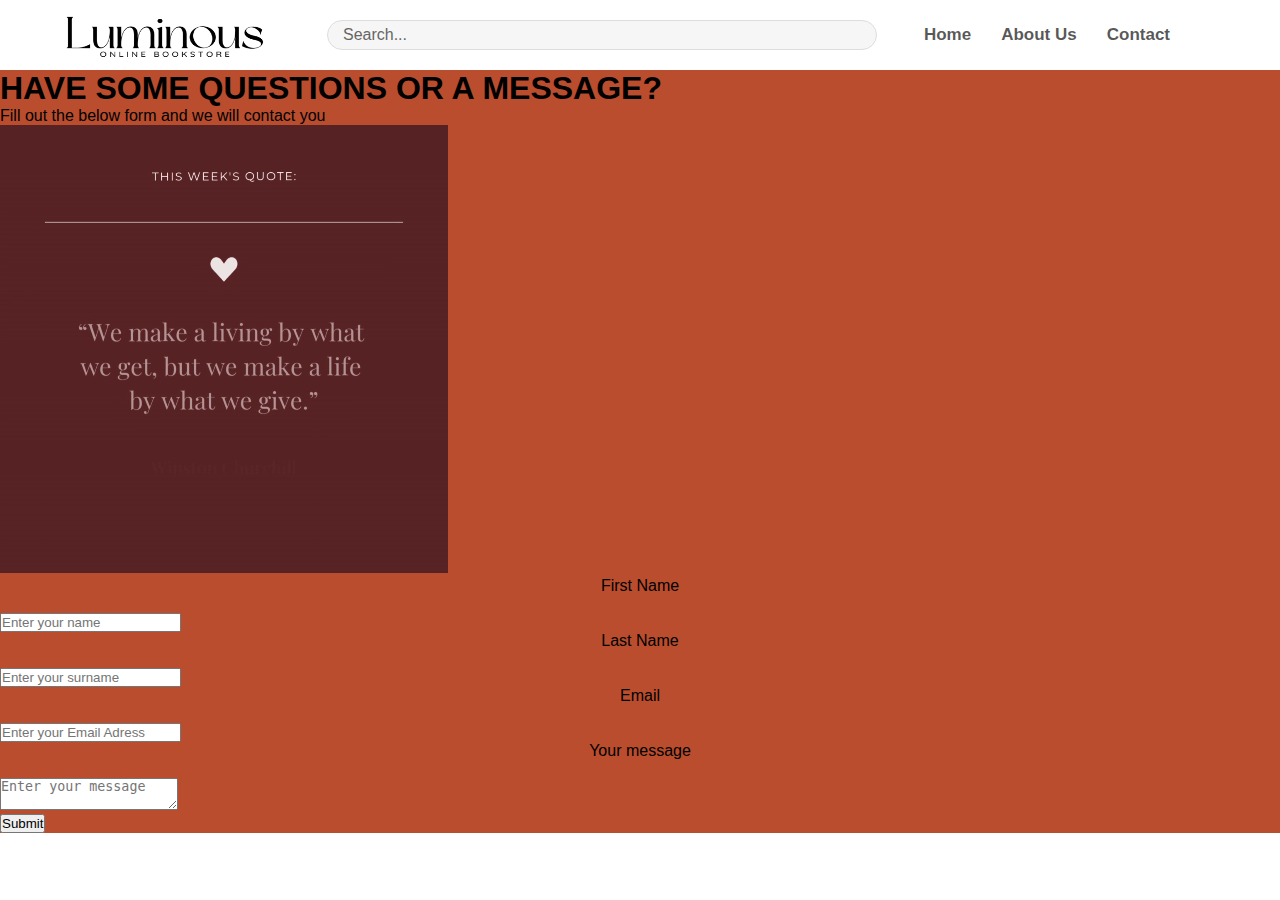
==== contact.html @ 78376b34 "Add basic carousel functionality with manual navigation" ====
<!DOCTYPE html>
<html lang="en">
<head>
    <meta charset="UTF-8">
    <meta name="viewport" content="width=device-width, initial-scale=1.0">
    <title>Contact Form </title>
    <link rel="stylesheet" href="page.css">
    <link rel="stylesheet" href="https://cdnjs.cloudflare.com/ajax/libs/font-awesome/6.6.0/css/all.min.css" integrity="sha512-Kc323vGBEqzTmouAECnVceyQqyqdsSiqLQISBL29aUW4U/M7pSPA/gEUZQqv1cwx4OnYxTxve5UMg5GT6L4JJg==" crossorigin="anonymous" referrerpolicy="no-referrer" />
</head>
<body>
    <header>
        <div class="logo">
            <img src="./Logo/Final-logo.png">
        </div>
        <div class="header-search">
            <input type="search" id="header-search" placeholder="Search...">
            <i class="fas fa-search"></i>
        </div>
        <ul>
            <li><a href="./home.html">Home</a></li>
            <li><a href="./home.html">About Us</a></li>
            <li><a href="./home.html">Contact</a></li>
            <li><a href="./home.html"><i class="fas fa-shopping-cart"></i></a></li>
            <li><a href="./home.html"><i class="fas fa-user"></i></a></li>
        </ul>
    </header>


    <div class="contact-container">
        <div class="headline">
            <h1>HAVE SOME QUESTIONS OR A MESSAGE?</h1>
            <p>Fill out the below form and we will contact you</p>
        </div>

        <div class="content">
            <div class="box1">
                <video width="35%" height="auto" autoplay loop muted>
                    <source src="./Posters/“We make a living by what we get, but we make a life by what we give.”.mp4" type="video/mp4">
                    Your browser does not support the video tag.
                </video>
            </div>
            <div class="box2">
                <div class="pjesa">
                    <div class="pjesa1">
                        <label for="emri"> First Name</label> <br>
                        <input type="text" class="mail" id="emri" placeholder="Enter your name"><br>
                        <label for="mbiemri"> Last Name </label> <br>
                        <input type="text" class="mail" id="mbiemri" placeholder="Enter your surname"><br>
                        <label for="email"> Email</label> <br>
                        <input type="text" class="mail" id="email" placeholder="Enter your Email Adress"><br>
                        <label for="komenti">Your message</label><br>
                        <textarea name="komenti" id="komenti" placeholder="Enter your message"></textarea>          
                </div>                       
                
                <button>Submit</button>
                
            </div>
        </div>
    </div>
</body>
</html>
---- page.css ----
*{
    box-sizing: border-box;
    margin: 0;
    padding: 0;

}

body{
    font-family:'Gill Sans', 'Gill Sans MT', Calibri, 'Trebuchet MS', sans-serif;
    padding-top: 70px;
    width: 100%;
    height: 100vh;

}
header{
    width: 100%;
    position: fixed;
    top: 0;
    left: 0;
    display: flex;
    justify-content: space-between;
    align-items: center;
    height: 70px;
    padding: 0 50px;
    background-color: rgb(255, 255, 255);
    z-index: 1000;
}

.header-search {
    position: relative;
    display: flex;
    align-items: center;
}

.header-search input {
    background-color: #f7f6f6;
    border: 1px solid #ddd;
    border-radius: 20px;
    padding: 5px 15px;
    font-size: 16px;
    width: 550px;
    transition: all 0.3s ease;
}

.header-search input:focus {
    border-color: #e5a329;
    outline: none;
    box-shadow: 0 4px 8px rgba(0, 0, 0, 0.2);
}

.header-search input::placeholder {
    color: #666;
}
.header-search i{
    position: absolute;
    cursor: pointer;
    pointer-events: none;
    right: 15px;
}

.header-search input:hover {
    box-shadow: 0 4px 8px rgba(0, 0, 0, 0.1);
}


@media (max-width: 768px) {
    .header-search input {
        width: 100%;
    }
}

.logo img{
    margin-top: 10px;
    height: 80px;
    width: 230px;
}

header ul{
    display: flex;
    justify-content: center;
    align-items: center;
    gap: 30px;
    list-style: none;
}

header li a{
    text-decoration: none;
    color: rgba(24, 24, 23, 0.734);
    font-weight: 600;
    font-size: 17px;
}
header li a:hover {
    color: #611915;
    border-bottom:  0.1em solid #f9aa18;
}

.genre-container{
    position: relative;
}

.genre-bar {
    background-color: #f5f5f5; 
    padding: 10px 0;
    text-align: center;
    box-shadow: 0 2px 5px rgba(0, 0, 0, 0.1);
  }
  
  .genre-bar ul {
    list-style: none;
    display: flex;
    justify-content: center;
    gap: 30px;
    padding: 0;
    margin: 0;
  }
  
  .genre-bar ul li a {
    font-size: 17px;
    text-decoration: none;
    color: #333333de; 
    font-weight: bold;
    transition: color 0.3s ease;
  }
  
  .genre-bar ul li a:hover {
    color: #e5a329; 
    text-decoration: none;
  }


  .offer-banner {
    background-color: rgb(104, 17, 17);
    color: rgb(250, 212, 123);
    text-align: center;
    padding: 5px;
    font-size: 18px;
    font-weight: bold;
    position: absolute;
    width: 100%;
    z-index: 1;
    transition: color 0.3s ease;

}

.offer-banner:hover{
    color: #fff713;
}

.carousel-container {
    position: relative;
    width: 100%;
    max-width: 100%; 
    height: 350px; 
    overflow: hidden; 
    margin: auto;
  }

  .carousel {
    display: flex; 
    transition: transform 0.7s ease-in-out;
    height: 100%; 
  }

 
.slide {
    flex: 0 0 100%; 
    height: 100%;
  }
  
  .slide img {
    width: 100%; 
    height: 100%;
    object-fit: cover;
  }

  button.prev, button.next {
    position: absolute;
    top: 50%;
    transform: translateY(-50%);
    background-color: rgba(0, 0, 0, 0.5);
    color: white;
    border: none;
    padding: 10px 15px;
    cursor: pointer;
    z-index: 10;
  }
  
  button.prev {
    left: 10px;
  }
  
  button.next {
    right: 10px;
  }
  
  button:hover {
    background-color: rgba(0, 0, 0, 0.8);
  }

  .caption a{
    position: absolute;
    bottom: 20px;
    left: 400px;
    color: white;
    background: rgba(115, 44, 44, 0.6);
    padding: 5px 10px;
    border-radius: 5px;
    font-size: 18px;
    font-weight: bold;
  }
  

.row{
    background-image: url(/wallpaper/25-FINAL-FINAL.png);
    background-repeat: no-repeat;
    background-size: cover;
    background-position: center;
    display: flex;
    flex-direction: row;
}

.section-left,
.section-right {
    flex: 1;
    padding: 20px;
}

.section-left,.section-right{
    display: flex;
    flex-direction: column;
    justify-content: center;
    width: 100%;
    height: 85vh;
}

.row h1{
    font-size: 60px;
    color: rgb(255, 255, 255);
    margin-bottom: 20px;
    margin-left: 100px;
}

.row h3{
    font-size: 20px;
    color: rgb(255, 255, 255);
    text-shadow: 2px 2px 4px rgb(96, 12, 12);
    margin-bottom: 20px;
    margin-left: 100px;}

.row p{
    color: rgb(255, 255, 255);
    margin-bottom: 20px;
    margin-left: 100px;
}

.section-left button {
    margin-bottom: 20px;
    margin-left: 100px;
    width: 120px;
    border-radius: 20px;
    border: 1px solid #ffd900;
    background-color: #d4a555;
    color: #ffffff;
    font-weight: bold;
    padding: 10px;
    transition: color 0.3s ease;
}
.section-left button:hover{
    background-color: #d4a555;
    color: rgb(85, 72, 2);
}

label {
    display: block;
    text-align: center;
}

.fading-line{
    width:100%;
    height: 3px;
    background: linear-gradient(to right, transparent, #00000023, transparent);
    margin: 50px;
}
 
.filter {
    width: 100%;
    margin: 30px 130px;
    display: flex;
    justify-content: left;
    align-items: left;
}
 .filter button {
     display: block;
    text-align: center;
    width: 10%;
    border-radius: 20px;
    border: 1px solid #ffffff;
    background-color: #5b1515cc;
    color: #ffffff;
    font-weight: bold;
    padding: 10px;
    transition: color 0.3s ease;
}
.filter button:hover{
    background-color: #d09f50;
    color: rgb(255, 255, 255);
}



@media (max-width: 768px) {
    header {
        flex-direction: column;
        gap: 10px;
        height: auto;
        padding: 10px;
    }

    .logo {
        font-size: 20px; 
    }

    ul {
        flex-direction: column;
        gap: 15px;
        margin-right: 0;
    }

    .search-field {
        flex-direction: column;
        gap: 10px;
    }
}

.second-row {
    width: 100%;
    min-height: 500px;
    background-color: white;
    box-sizing: border-box;
}

.col-1 img{
    max-width: 200px;
}


.news-section {
    background-color: white;
    text-align: center;
    padding-top: 70px;
}

.news-title {
    font-size: 28px;
    font-weight: bold;
    color: #333;
}

.authors-info {
    font-size: 16px;
    color: #555;
    margin-top: 10px;
    margin-bottom: 20px;
}
.scroll-container {
    background-color: white;
    position: relative;
    display: flex;
    align-items: center;
    padding: 0 100px 100px;
}

.horizontal-scroll {
    display: flex;
    overflow-y: hidden;
    gap: 10px;
    width: 100%; 
}

.scroll-left, .scroll-right {
    background-color: rgba(231, 226, 226, 0.699);
    color: rgb(0, 0, 0);
    border-radius: 70px;
    border: 2px solid #b9b9b9;
    cursor: pointer;
    padding: 15px;
    font-size: 24px;
    z-index: 10;
}

.scroll-left {
    left: 0;
}

.scroll-right {
    right: 0;
}

.book-item {
    flex-shrink: 0;
    overflow: hidden;
    border-radius: 8px;
    transition: transform 0.5s; 
}

.book-item:hover {
    transform: scale(1.05); 
}

.book-item img {
    height: 300px;
    width: 200px;
}

.shop-img-scroll-down{
     text-align: center;
     padding-top: 50px;
     margin-bottom: -30px;
}
.shop-img-scroll-down img{
    width: 150px;
}
/* Book shop ------------------------------------------------------------------------------------------------------------------- */ 
.product-container {
    background-color: rgba(255, 255, 255, 0.844);
    display: grid;
    grid-template-columns: repeat(auto-fill, minmax(200px, 1fr));
    gap: 15px;
    padding: 0 125px;
  }
  
  .product-card {
    position: relative;
    border: 1px solid #e0e0e0;
    border-radius: 8px;
    padding: 10px;
    text-align: center;
    box-shadow: 0 4px 8px rgba(0, 0, 0, 0.1);
    background-color: #fff;
    transition: box-shadow 0.3s ease;
  }
  
  .product-card:hover {
    box-shadow: 0 8px 16px rgba(0, 0, 0, 0.2);
  }
  
  .product-tag {
    position: absolute;
    top: 8px;
    left: 8px;
    background-color: orange;
    color: white;
    padding: 2px 8px;
    font-size: 12px;
    border-radius: 4px;
  }
  
  .product-discount {
    position: absolute;
    top: 8px;
    right: 8px;
    background-color: #ff4d4d;
    color: white;
    padding: 2px 8px;
    font-size: 12px;
    border-radius: 4px;
  }
  
  .product-image {
    width: 100%;
    height: auto;
    max-height: 330px;
    object-fit: cover;
    
  }
  
  .product-title {
    font-size: 14px;
    font-weight: bold;
    margin: 6px 0;
    max-height: 40px;
    overflow: hidden;
    text-overflow: ellipsis;
    white-space: nowrap;
  }
  
  .product-author,
  .product-genre {
    font-size: 12px;
    margin-top: -6px;
    margin-bottom: 5px;
  }
  
  .product-price {
    font-size: 16px;
    color: #333;
  }
  
  .original-price {
    font-size: 12px;
    color: #888;
    text-decoration: line-through;
  }

  .vat {
    font-size: 12px;
    margin: 9px ;

  }
  
  .add-to-cart {
    border: none;
    padding: 7px 24px;
    border-radius: 4px;
    font-size: 14px;
    cursor: pointer;
  }
  
  .add-to-cart {
    background-color: #ba4d2e;
    color: white;
  }
  
  
.favorite {
    width: 15%;    
    color: #ccc;  
    border: none; 
    background-color: transparent;
    cursor: pointer;
    transition: color 0.3s ease, border-color 0.3s ease;
  }
  
  
  .favorite.favorited {
    color: red;  
    border-color: red; 
  }
  

  
.favorite i {
  font-size: 19px;
  color: #ccc;  
  transition: color 0.3s ease;
}


.favorite.favorited i {
  color: red;  
}


.favorite:hover i {
  transform: scale(1.1);  
  color: #ff6666;  
}


/* Contact Form - Kanita*/

.contact-container {
    width: 100%;
    background-color: #ba4d2e;
}
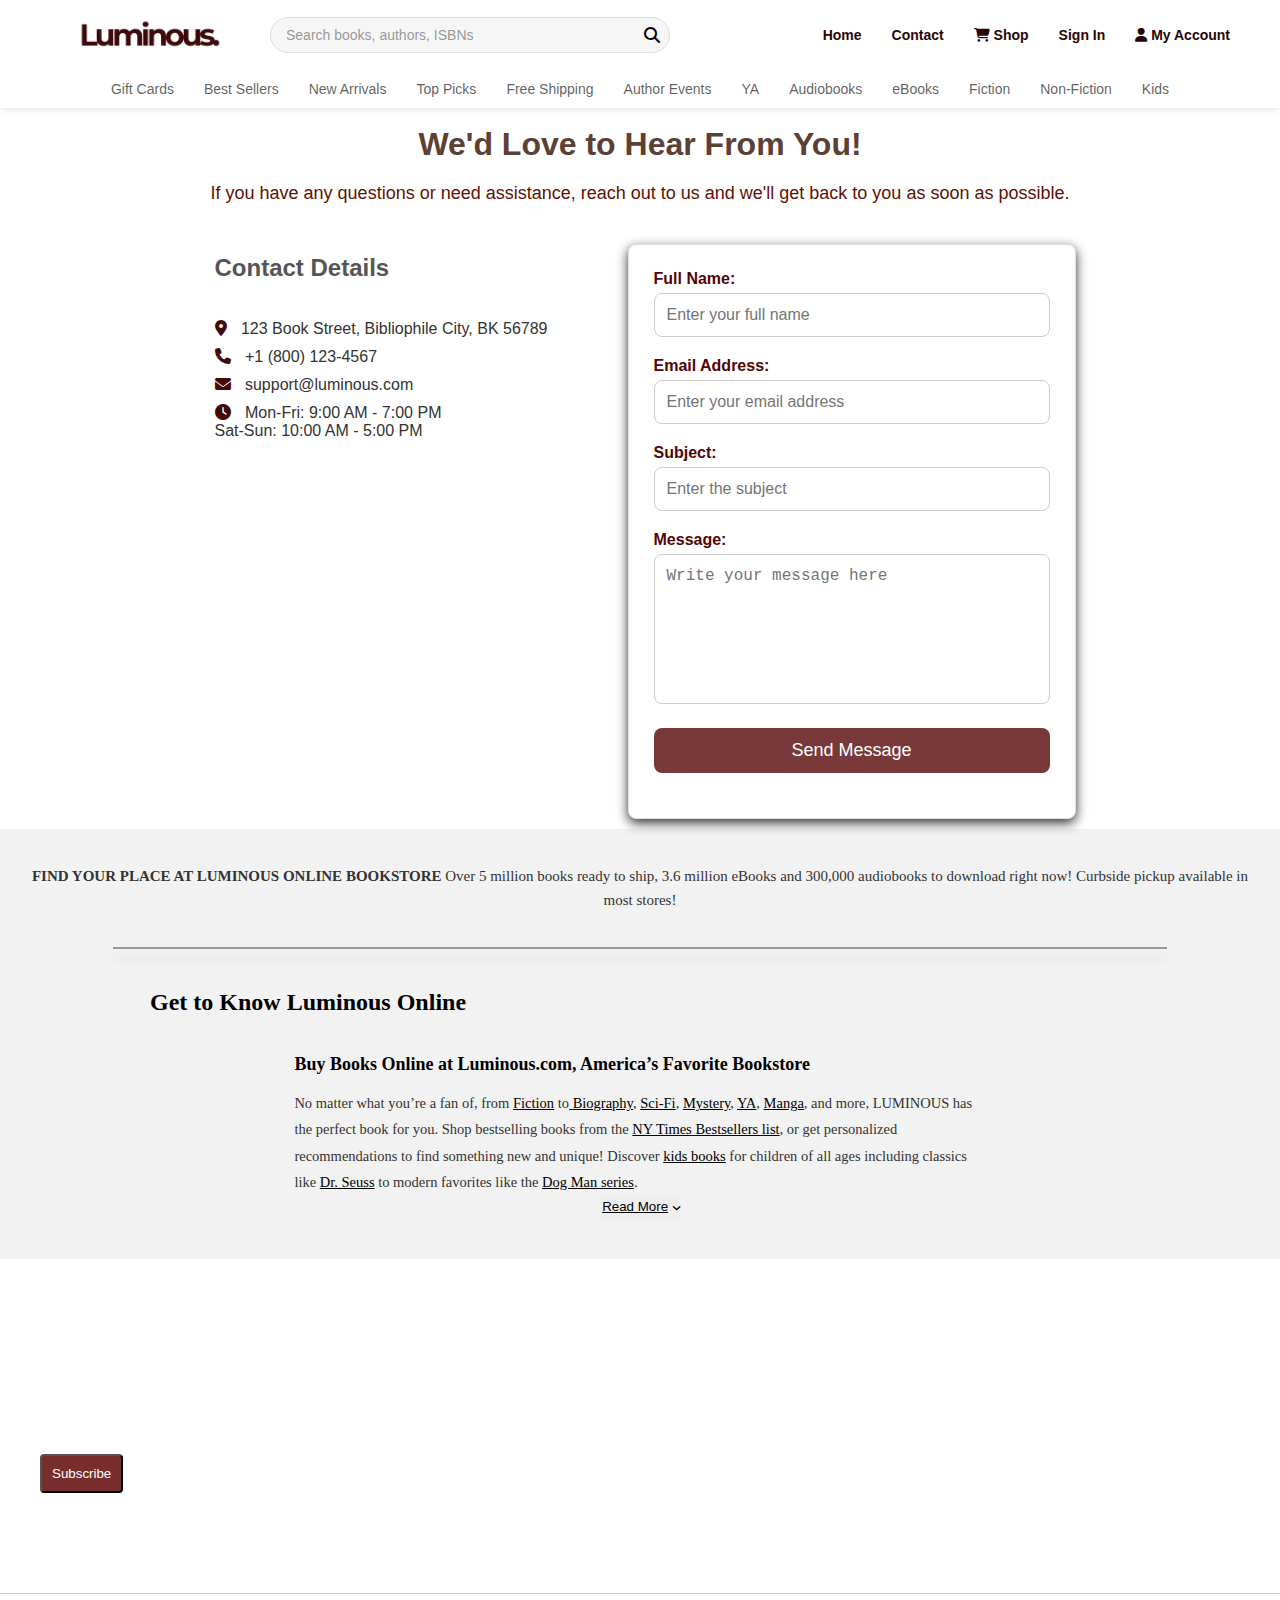
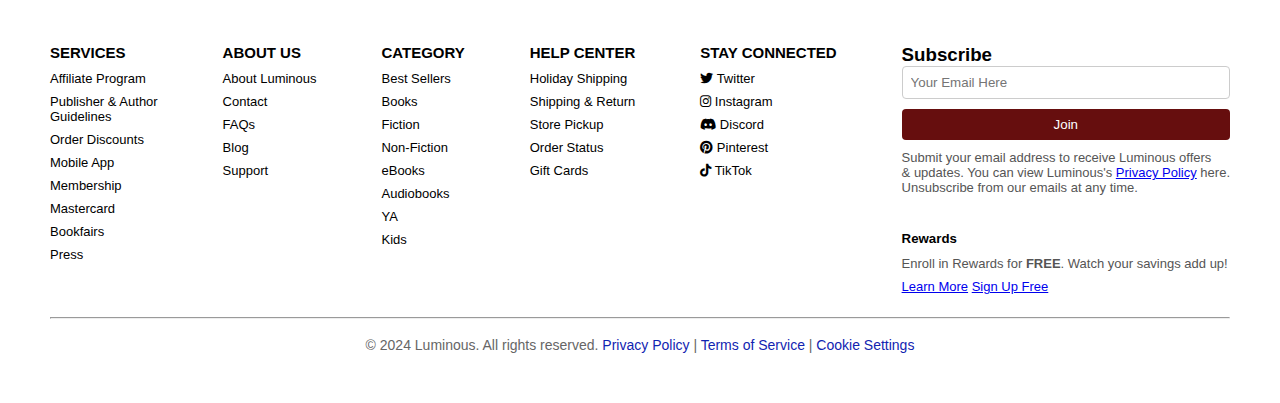
==== commit f04333ac: "Phase 1 Complete: HTML, CSS, and JS for Validation and Slider" ====
--- a/contact.html
+++ b/contact.html
@@ -3,59 +3,195 @@
 <head>
     <meta charset="UTF-8">
     <meta name="viewport" content="width=device-width, initial-scale=1.0">
-    <title>Contact Form </title>
+    <title>Beta Home Version</title>
     <link rel="stylesheet" href="page.css">
-    <link rel="stylesheet" href="https://cdnjs.cloudflare.com/ajax/libs/font-awesome/6.6.0/css/all.min.css" integrity="sha512-Kc323vGBEqzTmouAECnVceyQqyqdsSiqLQISBL29aUW4U/M7pSPA/gEUZQqv1cwx4OnYxTxve5UMg5GT6L4JJg==" crossorigin="anonymous" referrerpolicy="no-referrer" />
+    <link rel="stylesheet" href="https://cdnjs.cloudflare.com/ajax/libs/font-awesome/6.5.2/css/all.min.css">
+    
 </head>
 <body>
     <header>
         <div class="logo">
-            <img src="./Logo/Final-logo.png">
+            <img src="./Logo/7-removebg-preview.png">
         </div>
         <div class="header-search">
-            <input type="search" id="header-search" placeholder="Search...">
+            <input type="search" id="header-search" placeholder="Search books, authors, ISBNs">
             <i class="fas fa-search"></i>
         </div>
         <ul>
             <li><a href="./home.html">Home</a></li>
-            <li><a href="./home.html">About Us</a></li>
-            <li><a href="./home.html">Contact</a></li>
-            <li><a href="./home.html"><i class="fas fa-shopping-cart"></i></a></li>
-            <li><a href="./home.html"><i class="fas fa-user"></i></a></li>
+            <li><a href="./contact.html">Contact</a></li>
+            <li><a href="./home.html"><i class="fas fa-shopping-cart"></i>&nbsp;Shop</a></li>
+            <li><a href="./LogIn.html">Sign In</a></li>
+            <li><a href="./profile.html"><i class="fas fa-user"></i>&nbsp;My Account</a></li>
         </ul>
     </header>
+    <div class="genre-container">
+      <nav class="genre-bar">
+          <ul>
+            <li><a href="#romance">Gift Cards</a></li>
+            <li><a href="#romance">Best Sellers</a></li>
+            <li><a href="#romance">New Arrivals</a></li>
+            <li><a href="#romance">Top Picks</a></li>
+            <li><a href="#romance">Free Shipping</a></li>
+            <li><a href="#non-fiction">Author Events</a></li>
+            <li><a href="#romance">YA</a></li>
+            <li><a href="#mystery">Audiobooks</a></li>
+            <li><a href="#fantasy">eBooks</a></li>
+            <li><a href="#sci-fi">Fiction</a></li>
+            <li><a href="#non-fiction">Non-Fiction</a></li>
+            <li><a href="#non-fiction">Kids</a></li>
+          </ul>
+        </nav>
+      </div>
+ <br>
+
+ <div class="texti2">
+    <h1>We'd Love to Hear From You!</h1>
+    <p class="subtitle">If you have any questions or need assistance, reach out to us and we'll get back to you as soon as possible.</p>
+   </div>
+   <div class="container">
+    <div class="contact-details">
+      <h2>Contact Details</h2><br>
+      <p><i class="fas fa-map-marker-alt"></i> 123 Book Street, Bibliophile City, BK 56789</p>
+      <p><i class="fas fa-phone"></i> +1 (800) 123-4567</p>
+      <p><i class="fas fa-envelope"></i> support@luminous.com</p>
+      <p><i class="fas fa-clock"></i> Mon-Fri: 9:00 AM - 7:00 PM <br> Sat-Sun: 10:00 AM - 5:00 PM</p>
+    </div>
+    <div class="contact-container">
+      <form action="#" method="post">
+          <label for="name">Full Name:</label>
+          <input type="text" id="name" name="name" placeholder="Enter your full name" required>
+  
+          <label for="email">Email Address:</label>
+          <input type="email" id="email" name="email" placeholder="Enter your email address" required>
+  
+          <label for="subject">Subject:</label>
+          <input type="text" id="subject" name="subject" placeholder="Enter the subject" required>
+  
+          <label for="message">Message:</label>
+          <textarea id="message" name="message" placeholder="Write your message here" required></textarea>
+  
+          <button type="submit" onclick="validateForm()">Send Message</button>
+      </form>
+  </div>
+   </div>
+  
 
 
-    <div class="contact-container">
-        <div class="headline">
-            <h1>HAVE SOME QUESTIONS OR A MESSAGE?</h1>
-            <p>Fill out the below form and we will contact you</p>
+    <div class="line">
+        <p><b>FIND YOUR PLACE AT LUMINOUS ONLINE BOOKSTORE</b>
+          Over 5 million books ready to ship, 3.6 million eBooks and 300,000 audiobooks to download right now! Curbside pickup available in most stores!</p>
+        <hr>
+       </div>
+
+       <div class="another-part">
+        <div class="about-us-small-part">
+          <h2>Get to Know Luminous Online</h2>
+        </div>
+       </div>
+
+        <div class="extra-part">
+        <div class="about-us-extra-part">
+          <h4>Buy Books Online at Luminous.com, America’s Favorite Bookstore</h4>
+          <p>No matter what you’re a fan of, from <a href="#">Fiction</a> to<a href="#"> Biography</a>, <a href="">Sci-Fi</a>, <a href="">Mystery</a>, <a href="">YA</a>, <a href="">Manga</a>, and more, 
+            LUMINOUS has the perfect book for you. Shop bestselling books from the <a href="#">NY Times Bestsellers list</a>, 
+            or get personalized recommendations to find something new and unique! Discover <a href="">kids books</a> for children of all ages 
+            including classics like <a href="#">Dr. Seuss</a> to modern favorites like the <a href="#">Dog Man series</a>.</p>
+            <button><a href="#">Read More</a> <span style="display: inline-block; transform: rotate(90deg); font-size: 18px; padding: 0 0 5px;">›</span>
+            </button>
+          </div>
         </div>
 
-        <div class="content">
-            <div class="box1">
-                <video width="35%" height="auto" autoplay loop muted>
-                    <source src="./Posters/“We make a living by what we get, but we make a life by what we give.”.mp4" type="video/mp4">
-                    Your browser does not support the video tag.
-                </video>
+    <div class="community">
+        <h1 class="sentence1"> Join Our Book Lover Community</h1>
+        <p class="sentence">Stay updated with the latest releases, exclusive offers, and book recommendations tailored for you!</p>
+        <div class="buttons">
+          <button class="subscribe">Subscribe</button>
+          <button class="learn-more">Learn More</button>
+        </div>
+      </div>
+  
+        <footer>
+          <div class="footer-container">
+            <div class="footer-section-links">
+              <h3>SERVICES</h3>
+                <ul>
+                  <li><a href="./home.html"> Affiliate Program</a></li>
+                  <li><a href="./home.html">Publisher & Author <br>
+                    Guidelines</a></li>
+                  <li><a href="./home.html">Order Discounts</a></li>
+                  <li><a href="./home.html">Mobile App</a></li>
+                  <li><a href="./home.html">Membership</a></li>
+                  <li><a href="./home.html">Mastercard</a></li>
+                  <li><a href="./home.html">Bookfairs</a></li>
+                  <li><a href="./home.html">Press</a></li>
+                </ul>
             </div>
-            <div class="box2">
-                <div class="pjesa">
-                    <div class="pjesa1">
-                        <label for="emri"> First Name</label> <br>
-                        <input type="text" class="mail" id="emri" placeholder="Enter your name"><br>
-                        <label for="mbiemri"> Last Name </label> <br>
-                        <input type="text" class="mail" id="mbiemri" placeholder="Enter your surname"><br>
-                        <label for="email"> Email</label> <br>
-                        <input type="text" class="mail" id="email" placeholder="Enter your Email Adress"><br>
-                        <label for="komenti">Your message</label><br>
-                        <textarea name="komenti" id="komenti" placeholder="Enter your message"></textarea>          
-                </div>                       
-                
-                <button>Submit</button>
-                
+            <div class="footer-section-links">
+              <h3>ABOUT US</h3>
+                <ul>
+                  <li><a href="./home.html">About Luminous</a></li>
+                  <li><a href="./home.html">Contact</a></li>
+                  <li><a href="./home.html">FAQs</a></li>
+                  <li><a href="./home.html">Blog</a></li>
+                  <li><a href="./home.html">Support</a></li>
+                </ul>
             </div>
-        </div>
-    </div>
-</body>
-</html>+            <div class="footer-section-links">
+              <h3>CATEGORY</h3>
+                <ul>
+                  <li><a href="./home.html">Best Sellers</a></li>
+                  <li><a href="./home.html">Books</a></li>
+                  <li><a href="./home.html">Fiction</a></li>
+                  <li><a href="./home.html">Non-Fiction</a></li>
+                  <li><a href="./home.html">eBooks</a></li>
+                  <li><a href="./home.html">Audiobooks</a></li>
+                  <li><a href="./home.html">YA</a></li>
+                  <li><a href="./home.html">Kids</a></li>
+                </ul>
+            </div>
+            <div class="footer-section-links">
+              <h3>HELP CENTER</h3>
+                <ul>
+                  <li><a href="./home.html">Holiday Shipping</a></li>
+                  <li><a href="./home.html">Shipping & Return</a></li>
+                  <li><a href="./home.html">Store Pickup</a></li>
+                  <li><a href="./home.html">Order Status</a></li>
+                  <li><a href="./home.html">Gift Cards</a></li>
+                </ul>
+            </div>
+            <div class="footer-section-links">
+              <h3>STAY CONNECTED</h3>
+                <ul>
+                  <li><a href="./home.html"><i class="fab fa-twitter"></i> Twitter</a></li>
+                  <li><a href="./home.html"><i class="fab fa-instagram"></i> Instagram</a></li>
+                  <li><a href="./home.html"><i class="fab fa-discord"></i> Discord</a></li>
+                  <li><a href="./home.html"><i class="fab fa-pinterest"></i> Pinterest</a></li>
+                  <li><a href="./home.html"><i class="fab fa-tiktok"></i> TikTok</a></li>
+                </ul>
+            </div>
+            <div class="footer-section-subscribe">
+              <h3>Subscribe</h3>
+              <form>
+                <input type="email" placeholder="Your Email Here">
+                <button type="submit"> Join </button>
+              </form>
+              <p>Submit your email address to receive Luminous offers <br> & updates.
+                You can view Luminous's <a href="#">Privacy Policy</a> here. <br>Unsubscribe from our emails at any time.</p> <br>
+                <h5>Rewards</h5>
+                <p>Enroll in Rewards for <b>FREE</b>. Watch your savings add up!</p>
+                <p><a href="#">Learn More</a>   <a href="#">Sign Up Free</a></p>
+            </div>
+          </div>
+          <hr>
+          <br>
+          <div class="footer-bottom-section">
+            <p>© 2024 Luminous. All rights reserved. <a href="#">Privacy Policy</a> | <a href="#">Terms of Service</a> | <a href="#">Cookie Settings</a></p>
+          </div>
+        </footer>
+  
+  
+  
+          <script src="script.js"></script>
+  </body>
+  </html>
--- a/page.css
+++ b/page.css
@@ -3,13 +3,12 @@
     margin: 0;
     padding: 0;
 
+
 }
 
 body{
-    font-family:'Gill Sans', 'Gill Sans MT', Calibri, 'Trebuchet MS', sans-serif;
-    padding-top: 70px;
-    width: 100%;
-    height: 100vh;
+  font-family:Verdana, Geneva, Tahoma, sans-serif;
+  padding-top: 70px;
 
 }
 header{
@@ -30,15 +29,16 @@
     position: relative;
     display: flex;
     align-items: center;
+    margin-left: 20px;
 }
 
 .header-search input {
     background-color: #f7f6f6;
     border: 1px solid #ddd;
     border-radius: 20px;
-    padding: 5px 15px;
+    padding: 8px 15px;
     font-size: 16px;
-    width: 550px;
+    width: 400px;
     transition: all 0.3s ease;
 }
 
@@ -49,13 +49,19 @@
 }
 
 .header-search input::placeholder {
-    color: #666;
+  font-size: 14px;
+    color: #666666ab;
+}
+
+.header-search input:not(:placeholder-shown) + i {
+  opacity: 0;
+  pointer-events: none; 
 }
 .header-search i{
     position: absolute;
     cursor: pointer;
     pointer-events: none;
-    right: 15px;
+    right: 10px;
 }
 
 .header-search input:hover {
@@ -63,16 +69,14 @@
 }
 
 
-@media (max-width: 768px) {
-    .header-search input {
-        width: 100%;
-    }
+.logo {
+  display: flex;
+  align-items: center;
+  gap: 10px;
 }
 
 .logo img{
-    margin-top: 10px;
-    height: 80px;
-    width: 230px;
+    max-width: 200px;
 }
 
 header ul{
@@ -81,16 +85,19 @@
     align-items: center;
     gap: 30px;
     list-style: none;
+    margin-left: auto;
 }
 
 header li a{
-    text-decoration: none;
-    color: rgba(24, 24, 23, 0.734);
-    font-weight: 600;
-    font-size: 17px;
+    text-decoration:none;
+    color: rgb(40, 5, 5);
+    font-weight: bold;
+    font-size: 14px;
+    transition: color 0.3s ease;
 }
 header li a:hover {
-    color: #611915;
+    border-radius: 20px;
+    color: #000000;
     border-bottom:  0.1em solid #f9aa18;
 }
 
@@ -99,7 +106,7 @@
 }
 
 .genre-bar {
-    background-color: #f5f5f5; 
+    background-color: #ffffff; 
     padding: 10px 0;
     text-align: center;
     box-shadow: 0 2px 5px rgba(0, 0, 0, 0.1);
@@ -115,36 +122,16 @@
   }
   
   .genre-bar ul li a {
-    font-size: 17px;
+    font-size: 14px;
     text-decoration: none;
-    color: #333333de; 
-    font-weight: bold;
-    transition: color 0.3s ease;
+    color: #3d3c3ccf; 
+    transition: color 0.2s ease;
   }
   
   .genre-bar ul li a:hover {
     color: #e5a329; 
     text-decoration: none;
   }
-
-
-  .offer-banner {
-    background-color: rgb(104, 17, 17);
-    color: rgb(250, 212, 123);
-    text-align: center;
-    padding: 5px;
-    font-size: 18px;
-    font-weight: bold;
-    position: absolute;
-    width: 100%;
-    z-index: 1;
-    transition: color 0.3s ease;
-
-}
-
-.offer-banner:hover{
-    color: #fff713;
-}
 
 .carousel-container {
     position: relative;
@@ -193,7 +180,10 @@
     right: 10px;
   }
   
-  button:hover {
+  button.next:hover {
+    background-color: rgba(0, 0, 0, 0.8);
+  }
+  button.prev:hover {
     background-color: rgba(0, 0, 0, 0.8);
   }
 
@@ -208,183 +198,98 @@
     font-size: 18px;
     font-weight: bold;
   }
-  
-
-.row{
-    background-image: url(/wallpaper/25-FINAL-FINAL.png);
-    background-repeat: no-repeat;
-    background-size: cover;
-    background-position: center;
-    display: flex;
-    flex-direction: row;
-}
-
-.section-left,
-.section-right {
-    flex: 1;
-    padding: 20px;
-}
-
-.section-left,.section-right{
-    display: flex;
+
+
+@media (max-width: 768px) {
+  header {
     flex-direction: column;
-    justify-content: center;
-    width: 100%;
-    height: 85vh;
-}
-
-.row h1{
-    font-size: 60px;
-    color: rgb(255, 255, 255);
-    margin-bottom: 20px;
-    margin-left: 100px;
-}
-
-.row h3{
-    font-size: 20px;
-    color: rgb(255, 255, 255);
-    text-shadow: 2px 2px 4px rgb(96, 12, 12);
-    margin-bottom: 20px;
-    margin-left: 100px;}
-
-.row p{
-    color: rgb(255, 255, 255);
-    margin-bottom: 20px;
-    margin-left: 100px;
-}
-
-.section-left button {
-    margin-bottom: 20px;
-    margin-left: 100px;
-    width: 120px;
-    border-radius: 20px;
-    border: 1px solid #ffd900;
-    background-color: #d4a555;
-    color: #ffffff;
-    font-weight: bold;
+    height: auto;
+    padding: 10px ;
+       }
+
+
+       header ul {
+        justify-content: flex-end; 
+    }
+
+    
+    header li:nth-child(1), 
+    header li:nth-child(2), 
+    header li:nth-child(3),
+    header li:nth-child(4) { 
+        display: none;
+    }
+
+
+    header li:nth-child(5),
+    header li:nth-child(6) {
+        display: inline-block;
+    }
+    
+    .header-search {
+    display: none;    
+  }
+    .header-search input {
+      width: 100%;
+    }
+
+    .genre-bar {
+      display: none;
+    }
+
+    
+  .carousel-container {
+     display: none;
+       }
+       .ads-section {
+        height: 300px;
+        width: 100%;
+               }
+
+               .ads-section img {
+                height: 200px;
+               }
+
+            
+    }
+
+    .news-section {
+    background-color: rgba(192, 192, 192, 0.212);
+}
+
+.news-title {
+    margin-left: 115px;
     padding: 10px;
-    transition: color 0.3s ease;
-}
-.section-left button:hover{
-    background-color: #d4a555;
-    color: rgb(85, 72, 2);
-}
-
-label {
-    display: block;
-    text-align: center;
-}
-
-.fading-line{
-    width:100%;
-    height: 3px;
-    background: linear-gradient(to right, transparent, #00000023, transparent);
-    margin: 50px;
-}
- 
-.filter {
-    width: 100%;
-    margin: 30px 130px;
-    display: flex;
-    justify-content: left;
-    align-items: left;
-}
- .filter button {
-     display: block;
-    text-align: center;
-    width: 10%;
-    border-radius: 20px;
-    border: 1px solid #ffffff;
-    background-color: #5b1515cc;
-    color: #ffffff;
-    font-weight: bold;
-    padding: 10px;
-    transition: color 0.3s ease;
-}
-.filter button:hover{
-    background-color: #d09f50;
-    color: rgb(255, 255, 255);
-}
-
-
-
-@media (max-width: 768px) {
-    header {
-        flex-direction: column;
-        gap: 10px;
-        height: auto;
-        padding: 10px;
-    }
-
-    .logo {
-        font-size: 20px; 
-    }
-
-    ul {
-        flex-direction: column;
-        gap: 15px;
-        margin-right: 0;
-    }
-
-    .search-field {
-        flex-direction: column;
-        gap: 10px;
-    }
-}
-
-.second-row {
-    width: 100%;
-    min-height: 500px;
-    background-color: white;
-    box-sizing: border-box;
-}
-
-.col-1 img{
-    max-width: 200px;
-}
-
-
-.news-section {
-    background-color: white;
-    text-align: center;
-    padding-top: 70px;
-}
-
-.news-title {
-    font-size: 28px;
-    font-weight: bold;
     color: #333;
 }
-
-.authors-info {
-    font-size: 16px;
-    color: #555;
-    margin-top: 10px;
-    margin-bottom: 20px;
-}
 .scroll-container {
-    background-color: white;
     position: relative;
     display: flex;
     align-items: center;
-    padding: 0 100px 100px;
+    padding: 0 100px 50px;
+}
+
+.news-section button {
+  float: right;
+  padding: 0 10px;
+  border: none;
+  font-size: 15px;
 }
 
 .horizontal-scroll {
     display: flex;
     overflow-y: hidden;
-    gap: 10px;
+    gap: 20px;
     width: 100%; 
 }
 
 .scroll-left, .scroll-right {
-    background-color: rgba(231, 226, 226, 0.699);
+    background-color: #ffffff;
     color: rgb(0, 0, 0);
-    border-radius: 70px;
-    border: 2px solid #b9b9b9;
+    border: none;
     cursor: pointer;
-    padding: 15px;
-    font-size: 24px;
+    padding: 30px;
+    border-radius: 100px;
     z-index: 10;
 }
 
@@ -397,19 +302,27 @@
 }
 
 .book-item {
+    text-align: center;
     flex-shrink: 0;
     overflow: hidden;
-    border-radius: 8px;
     transition: transform 0.5s; 
 }
 
-.book-item:hover {
-    transform: scale(1.05); 
+.book-item p{
+  font-size: 13px;
+  text-align: center;
+  color: #000;
+  }
+
+.book-item img:hover {
+    transform: scale(1.03); 
 }
 
 .book-item img {
-    height: 300px;
-    width: 200px;
+  transition: transform 0.5s; 
+
+    height: 230px;
+    width: 150px;
 }
 
 .shop-img-scroll-down{
@@ -420,38 +333,99 @@
 .shop-img-scroll-down img{
     width: 150px;
 }
+
+@media (max-width: 768px) {
+  .scroll-container {
+      padding: 0 20px 30px;
+  }
+
+  .horizontal-scroll {
+      gap: 10px;
+  }
+
+  .book-item img {
+      height: 200px;
+      width: 120px;
+  }
+
+  .news-title {
+    margin-left: 36px;
+    padding: 10px;
+    color: #333;
+     }
+}
+
+/* ads section -------------------------------------------------------------------------------------------------------------------*/
+
+.ads-section,.ads-section1 {
+  background-color:  rgba(192, 192, 192, 0.212);
+  padding: 15px;
+  text-align: center;
+}
+.ads-section img{
+  height: 230px;
+  width: 90%;
+}
+
+.ads-section h2 {
+  text-align: left;
+}
+
+
+
 /* Book shop ------------------------------------------------------------------------------------------------------------------- */ 
 .product-container {
-    background-color: rgba(255, 255, 255, 0.844);
+    background-color: rgba(192, 192, 192, 0.212);
     display: grid;
-    grid-template-columns: repeat(auto-fill, minmax(200px, 1fr));
+    grid-template-columns: repeat(auto-fill, minmax(150px, 1fr));
     gap: 15px;
-    padding: 0 125px;
-  }
+    padding: 1px 125px 40px;
+  }
+
+  @media (max-width: 768px) {
+    .product-container {
+        grid-template-columns: repeat(2, 1fr);
+        padding: 1px 10px;
+    }
+    .browse {
+      background-color: rgba(192, 192, 192, 0.212);
+      text-align: center;
+      padding: 0 0 100px;
+    }
+  
+    .browse a {
+      color: #611915;
+      padding: 10px;
+      text-decoration: none;
+      transition: color 0.3s ease;
+      border: 1px solid transparent;
+      box-shadow: 0 4px 8px rgba(0, 0, 0, 0.1);
+  
+  
+    }
+}
   
   .product-card {
     position: relative;
-    border: 1px solid #e0e0e0;
     border-radius: 8px;
     padding: 10px;
     text-align: center;
-    box-shadow: 0 4px 8px rgba(0, 0, 0, 0.1);
-    background-color: #fff;
     transition: box-shadow 0.3s ease;
   }
   
   .product-card:hover {
-    box-shadow: 0 8px 16px rgba(0, 0, 0, 0.2);
+    box-shadow: 0 1px 4px rgba(0, 0, 0, 0.2);
   }
   
   .product-tag {
     position: absolute;
     top: 8px;
     left: 8px;
-    background-color: orange;
+    background-color: rgb(8, 66, 11);
     color: white;
     padding: 2px 8px;
     font-size: 12px;
+    font-weight: bold;
     border-radius: 4px;
   }
   
@@ -461,15 +435,16 @@
     right: 8px;
     background-color: #ff4d4d;
     color: white;
-    padding: 2px 8px;
-    font-size: 12px;
+    padding: 2px 4px;
+    font-size: 14px;
+    font-weight: bold;
     border-radius: 4px;
   }
   
   .product-image {
     width: 100%;
     height: auto;
-    max-height: 330px;
+    max-height: 500px;
     object-fit: cover;
     
   }
@@ -484,14 +459,14 @@
     white-space: nowrap;
   }
   
-  .product-author,
-  .product-genre {
+  .author-name {
     font-size: 12px;
     margin-top: -6px;
     margin-bottom: 5px;
   }
   
   .product-price {
+    padding: 5px;
     font-size: 16px;
     color: #333;
   }
@@ -501,25 +476,73 @@
     color: #888;
     text-decoration: line-through;
   }
-
-  .vat {
-    font-size: 12px;
-    margin: 9px ;
-
-  }
   
   .add-to-cart {
-    border: none;
-    padding: 7px 24px;
+    border: 1px solid black;
+    padding: 5px 10px;
     border-radius: 4px;
     font-size: 14px;
     cursor: pointer;
-  }
-  
-  .add-to-cart {
-    background-color: #ba4d2e;
+    color: rgb(36, 3, 3);
+
+  }
+
+  .browse-pages {
+    background-color: rgba(192, 192, 192, 0.212);
+    text-align: center;
+    padding: 0 0 100px;
+  }
+
+
+  .browse {
+    background-color: rgba(255, 255, 255, 0.212);
+    display: inline-flex;
+    }
+
+  .browse a {
+    color: #611915;
+    padding: 7px 20px;
+    text-decoration: none;
+    transition: color 0.3s ease;
+    border: 1px solid transparent;
+    box-shadow: 0 4px 8px rgba(0, 0, 0, 0.1);
+
+
+  }
+
+  .browse a:hover {
+    border: 1px solid rgba(0, 0, 0, 0.29);
+
+  }
+
+  .member {
+    border: none;
+    padding: 10px;
+    border-radius: 4px;
+    font-size: 14px;
+    cursor: pointer;
+    background-color: #195892;
     color: white;
-  }
+
+  }
+
+  .membership-button {
+    background-color: rgba(192, 192, 192, 0.212);
+  }
+
+  button.browse a:hover {
+    background-color: transparent;
+    color: #000;
+    border: 1px solid #195892;
+
+  }
+
+  button.add-to-cart:hover{
+   background-color: #a47c0d94;
+   color: rgb(255, 255, 255);
+   border: 1px solid transparent
+
+}
   
   
 .favorite {
@@ -547,19 +570,628 @@
 
 
 .favorite.favorited i {
-  color: red;  
-}
-
-
-.favorite:hover i {
-  transform: scale(1.1);  
-  color: #ff6666;  
-}
-
+  color: rgb(31, 107, 8);  
+}
+
+
+
+/* author-collection section*/
+
+.books {
+  display: flex;
+  flex-wrap: wrap;
+  background-color: rgba(192, 192, 192, 0.212);
+  justify-content: center;
+
+}
+
+.text{
+    display: flex;
+    padding: 40px;
+    flex-direction: column;
+    justify-content: space-between;
+    height: 100%;
+    font-family: 'Playfair Display', serif;
+}
+
+.texto {
+  background-color: rgba(192, 192, 192, 0.212);
+  padding: 30px 135px 0;
+  font-size: 29px;
+}
+.texti, .subhead{
+  padding: 10px 0px;
+}
+
+.texti{
+  font-size: 15px;
+}
+
+.text button {
+  background-color: white;
+  border: 1px solid transparent;
+  box-shadow: 0 4px 8px rgba(0, 0, 0, 0.1);
+  padding: 4px 12px;
+  border-radius: 4px;
+  transition: all 0.3s ease;
+  cursor: pointer;
+  width: auto;
+  align-self: flex-start;
+}
+
+.text button:hover {
+  box-shadow: 0 4px 8px rgba(0, 0, 0, 0.1);
+  border: 1px solid rgb(58, 7, 7);
+  color: rgb(66, 14, 14);
+}
+
+.book-collection1 {
+  display: flex;
+  flex-direction: column;
+  max-width: 30%;
+  padding: 5px;
+  box-sizing: border-box;
+  position: relative;
+
+}
+.book-collection1 img{
+  border-radius: 200px;
+  padding: 15px 0;
+  width: 100%;
+  height: auto;
+  object-fit: cover;
+}
+
+.line {
+  text-align: center;
+  background-color: rgba(192, 192, 192, 0.212);
+  padding: 20px;
+  margin: 0 auto;
+}
+
+.line hr {
+  width: 85%;
+  margin: 20px auto;
+  border: 0;
+  box-shadow: 0 10px 10px rgba(0, 0, 0, 0.1);
+  border: 1px solid rgba(0, 0, 0, 0.38);
+}
+
+.line p {
+  font-size: 15px;
+  padding: 20px;
+  color: #333;
+  padding: 15px 0;
+  line-height: 1.6;
+  font-family: 'Playfair Display', serif;
+
+}
+
+/* ABOUT US part ------------------------------------------------------------------------------------------------------------------------------*/
+.another-part, .extra-part {
+  background-color: rgba(192, 192, 192, 0.212);
+  font-family: 'Playfair Display', serif;
+}
+
+.about-us-small-part {
+  width: 80%;
+  padding: 0 150px;
+}
+
+.about-us-small-part h3 {
+  text-transform: uppercase;
+  color: #000;
+}
+
+.about-us-extra-part {
+  width: 100%;
+  text-align: center;
+  padding: 3% 23%;
+}
+
+.about-us-extra-part h4 {
+  text-align: left;
+  font-size: 18px;
+  font-weight: bold;
+  color: #000;
+  margin-bottom: 15px;
+}
+
+.about-us-extra-part p {
+  text-align: left;
+  font-size: 14.5px;
+  color: #333;
+  line-height: 1.8;
+}
+
+.about-us-extra-part button {
+  cursor: pointer;
+  border: none;
+}
+
+.about-us-extra-part a {
+  color: #000;
+}
+
+.wide {
+  display: inline-block;
+  font-size: 11px;
+  letter-spacing: 3px;
+}
+
+@media (max-width: 768px) {
+  .line {
+      max-width: 100%;
+  }
+
+  .about-us-extra-part {
+      padding: 0 5%;
+  }
+}
+
+@media (max-width: 768px) {
+  .book-collection1 {
+    max-width: 100%; 
+    padding: 10px; 
+  }
+
+  .books {
+    flex-direction: column;
+    align-items: center; 
+  }
+
+  .texto {
+    padding: 40px 20px 1px; 
+    font-size: 24px; 
+  }
+
+  .icon-container {
+    display: none;
+  }
+}
+
+/* icon section*/
+
+.icon-container {
+  background-color: rgba(192, 192, 192, 0.212);
+  padding: 20px 10px;
+}
+.iconss {
+  text-align: center;
+}
+
+.iconss i{
+  color: #370808dd;
+  margin: 5px 30px;
+  font-size: 25px;
+  cursor: pointer;
+
+}
+
+.iconss i:hover {
+  color: rgb(190, 129, 32);
+  transition: all 0.3s ease;
+
+
+}
+
+/* community section*/
+
+.community {
+  background-image: url(https://st3.depositphotos.com/25371908/32587/i/450/depositphotos_325873958-stock-photo-public-library-book-store-blurred.jpg);
+  background-position: center;
+  background-size: contain;
+  height: auto;
+  padding: 100px 40px;
+  box-sizing: border-box;
+}
+.sentence,.sentence1 {
+  padding: 10px 0;
+  color: white;
+}
+
+.community button {
+    padding: 10px 10px;
+    border-radius: 4px;
+    cursor: pointer;
+  }
+
+
+.buttons {
+  display: inline-flex;
+  gap: 15px;
+  
+}
+
+
+.subscribe {
+  background-color: #782d2d;
+  color: white;
+}
+
+.subscribe:hover {
+  background-color: #000;
+}
+
+.learn-more {
+  background-color: transparent;
+  color: white;
+  border: 2px solid white;
+}
+
+.learn-more:hover {
+  background-color: rgba(255, 255, 255, 0.2);
+}
+
+.learn-more button {
+  background-color: transparent;
+}
+
+/* Footer section */
+footer {
+  background-color: white;
+  padding: 50px;
+  border-top: 1px solid #ccc;
+}
+
+.footer-container {
+  display: flex;
+  flex-wrap: wrap;
+  justify-content: space-between;
+  margin-bottom: 15px;
+}
+
+.footer-section-links {
+  font-size: 13px;
+}
+
+.footer-section-links h3 {
+  font-size: 15px;
+  margin-bottom: 10px;
+}
+
+.footer-section-links ul{
+  list-style: none;
+  padding: 0;
+}
+
+.footer-section-links ul li{
+  margin-bottom: 8px;
+}
+.footer-section-links ul li a {
+  text-decoration: none;
+  color: black;
+}
+
+.footer-section-links ul li a:hover {
+  color: #611915;
+  text-decoration: underline;
+}
+.footer-section-subscribe form {
+  display: flex;
+  flex-direction: column;
+  margin-bottom: 10px;
+}
+
+.footer-section-subscribe{
+  max-width: 40%;
+}
+
+.footer-section-subscribe h5 {
+  margin: 10px 0;
+}
+.footer-section-subscribe input {
+  padding: 8px;
+  margin-bottom: 10px;
+  border: 1px solid #ccc;
+  border-radius: 4px;
+}
+
+.footer-section-subscribe button {
+  padding: 8px;
+  background-color: #660e0e;
+  color: #fff;
+  border: none;
+  border-radius: 4px;
+  cursor: pointer;
+  }
+
+  .footer-section-subscribe button:hover {
+    background-color: #b74a4a;
+  }
+
+  .footer-section-subscribe p{
+    max-width: 100%;
+    font-size: 13px;
+    color: #555;
+    margin-bottom: 8px;
+  }
+
+  .footer-bottom-section {
+    text-align: center;
+    font-size: 14px;
+    color: #666;
+  }
+
+  .footer-bottom-section a{
+    text-decoration: none;
+    color: #1124b1;
+  }
+  .footer-bottom-section a:hover {
+    text-decoration: underline;
+  }
 
 /* Contact Form - Kanita*/
 
+.container {
+  display: flex;
+  justify-content: center;
+  width: 100%;
+  gap: 50px;
+ 
+}
 .contact-container {
-    width: 100%;
-    background-color: #ba4d2e;
-}+   width: 35%;
+  margin: 10px;
+  padding: 25px;
+  background-color: #ffffff; 
+  box-shadow: 0 4px 12px rgba(0, 0, 0, 0.815);
+  border-radius: 8px;
+  border: 1px solid #e0e0e0;
+}
+.texti2 h1 {
+  text-align: center;
+  color: #5c4033; 
+  font-size: 32px;
+  margin-bottom: 20px;
+}
+p.subtitle {
+  text-align: center;
+  color: #5f1103; 
+  font-size: 18px;
+  margin-bottom: 30px;
+}
+.contact-container label {
+  font-weight: bold;
+  margin-bottom: 5px;
+  display: block;
+  color: #530404;
+}
+.contact-container input, 
+.contact-container textarea, 
+.contact-container button {
+  width: 100%;
+  padding: 12px;
+  margin-bottom: 20px;
+  border-radius: 8px;
+  font-size: 16px;
+  border: 1px solid #ccc;
+}
+.contact-container input:focus,
+.contact-container textarea:focus {
+  outline: none;
+  border-color: #15426d; 
+}
+.contact-container button {
+  background-color: #580606cb; 
+  color: #fff;
+  border: none;
+  cursor: pointer;
+  font-size: 18px;
+}
+.contact-container button:hover {
+  background-color: #357d99; 
+  transition: all 0.3s ease;
+
+}
+.contact-container textarea {
+  resize: none;
+  height: 150px;
+}
+
+.contact-details {
+  padding: 20px;
+  height: 10%;
+  border-radius: 8px;
+  background-color: #ffffff;
+}
+
+.contact-details h2 {
+  color: #555;
+  margin-bottom: 10px;
+}
+
+.contact-details p {
+  margin: 10px 0;
+  font-size: 16px;
+  color: #333;
+}
+
+.contact-details i {
+  color: #460909;
+  margin-right: 10px;
+}
+
+/* Profile page - Rina */
+
+
+.welcome-message {
+  text-align: center;
+  background-color: #f4f4f4;
+  padding: 20px;
+  margin-bottom: 20px;
+  border: 1px solid #ddd;
+  border-radius: 8px;
+}
+
+.welcome-message h1 {
+  font-size: 24px;
+  color: #7a1c1c;
+  margin: 0;
+}
+
+.welcome-message p {
+  font-size: 16px;
+  color: #555;
+  margin: 10px 0 0;
+}
+
+.profile-container {
+  display: flex;
+  margin: 100px;
+  gap: 20px;
+}
+
+.settings {
+  width: 30%;
+  padding: 20px;
+  box-shadow: 0 4px 6px rgba(0, 0, 0, 0.1);
+}
+
+.settings h2 {
+  text-align: center;
+  color: #000000;
+  margin-bottom: 20px;
+  padding: 10px;
+  border-bottom: 2px solid #000000;
+}
+
+.settings ul {
+  list-style: none;
+  padding: 0;
+}
+
+.settings li {
+  margin: 10px 0;
+}
+
+.settings a {
+  text-decoration: none;
+  color: #000000;
+  font-weight: bold;
+  padding: 5px 10px;
+  display: block;
+  border-radius: 5px;
+  transition: background-color 0.3s;
+}
+
+.settings a:hover {
+  color: rgb(82, 152, 199);
+}
+
+.sub-settings {
+  list-style: none;
+  margin: 5px 0 10px 20px;
+  padding: 0;
+}
+
+.sub-settings a {
+  font-size: 14px;
+  color: #807e7e;
+  padding: 2px 0;
+  display: block;
+}
+
+.delete {
+  color: #d32f2f;
+  font-weight: bold;
+}
+
+.delete:hover {
+  text-decoration: underline;
+}
+
+.profile-details {
+  background-color: rgba(158, 154, 154, 0.096);
+  flex: 1;
+  padding: 20px;
+  border-radius: 10px;
+  box-shadow: 0 4px 6px rgba(0, 0, 0, 0.1);
+}
+
+.profile-header {
+  display: flex;
+  align-items: center;
+  gap: 20px;
+  margin-bottom: 20px;
+}
+
+.profile-pic {
+  width: 100px;
+  height: 100px;
+  border-radius: 50%;
+  border: 3px solid #ffffff;
+}
+
+.info h2 {
+  margin: 0;
+  color: #000000;
+}
+
+.info p {
+  margin: 5px 0;
+}
+
+.edit-profile {
+  background-color: #3d7db1;
+  color: white;
+  border: none;
+  padding: 10px 15px;
+  border-radius: 5px;
+  cursor: pointer;
+  margin-top: 10px;
+}
+
+.purchase-history ul {
+  list-style: none;
+  padding: 0;
+}
+
+.purchase-history li {
+  margin: 10px 0;
+  padding: 7px;
+  background-color: #cccccc7c;
+  border-radius: 5px;
+  box-shadow: 0 2px 4px rgba(0, 0, 0, 0.1);
+}
+
+.purchase-history a {
+  text-decoration: none;
+  color: #000000;
+}
+
+.personal-stats {
+  margin-top: 20px;
+  font-size: 16px;
+}
+
+.personal-stats strong {
+  color: #225c6b;
+  font-weight: bold;
+}
+
+.favorites {
+  margin-top: 40px;
+  text-align: center;
+}
+
+.book-list {
+  display: flex;
+  justify-content: center;
+  gap: 15px;
+  margin-top: 10px;
+}
+
+.book-item2 {
+  background-color: #fff;
+  border: 1px solid #ddd;
+  border-radius: 10px;
+  padding: 10px;
+  width: 18%;
+  box-shadow: 0 4px 6px rgba(0, 0, 0, 0.1);
+}
+
+.book-item2 img {
+  width: 100%;
+  border-radius: 10px;
+}
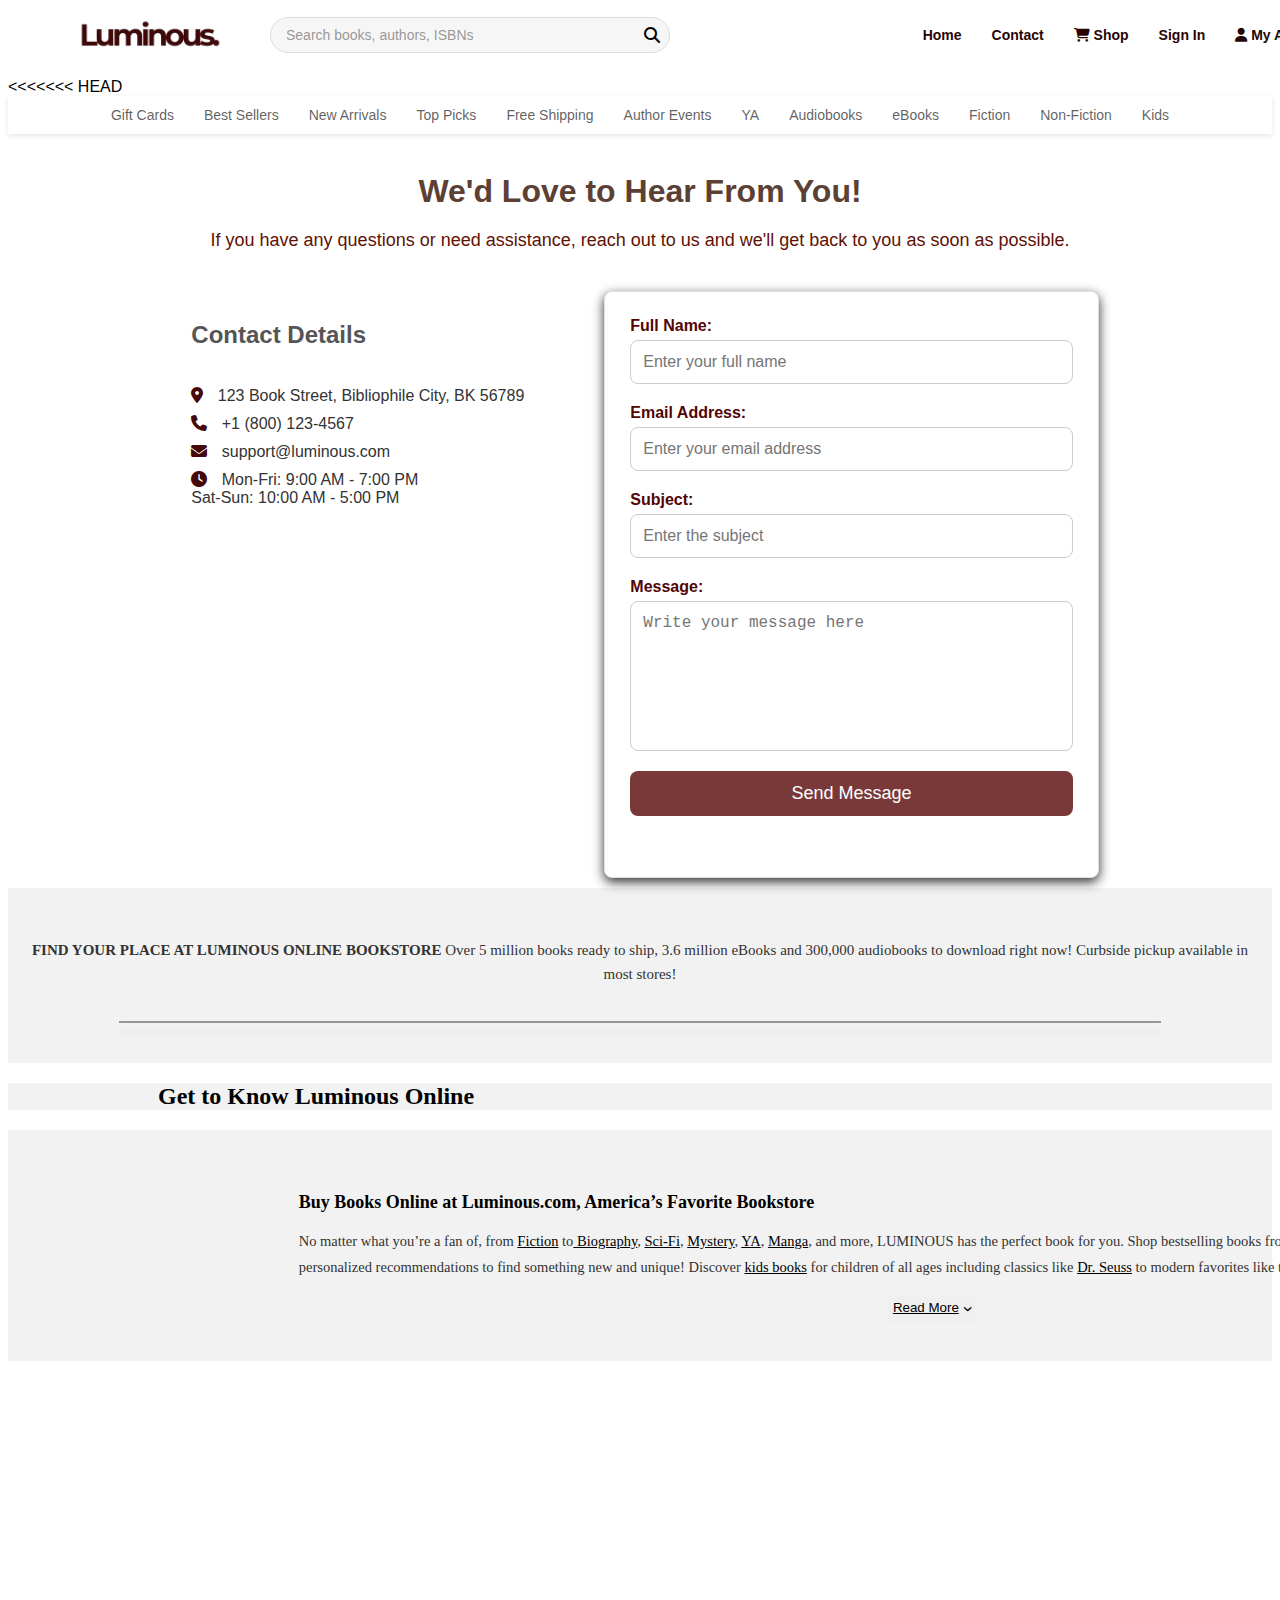
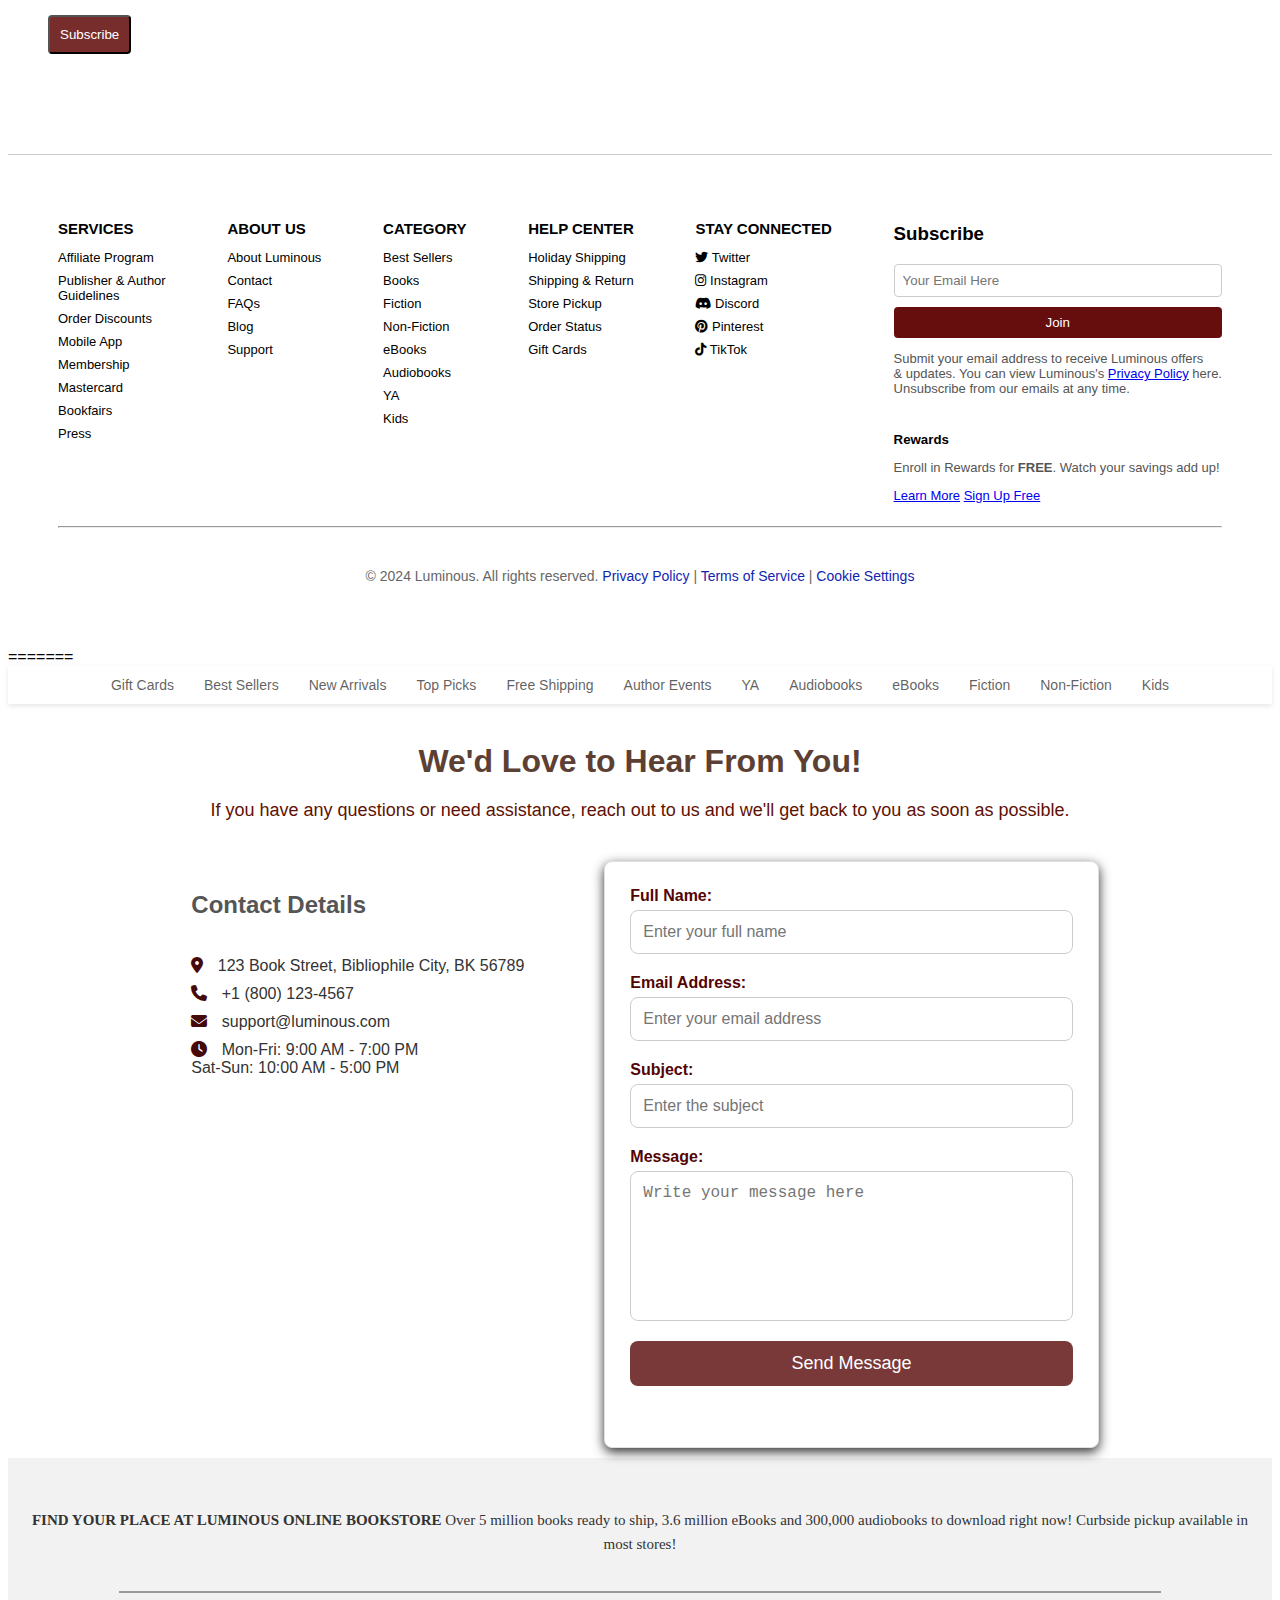
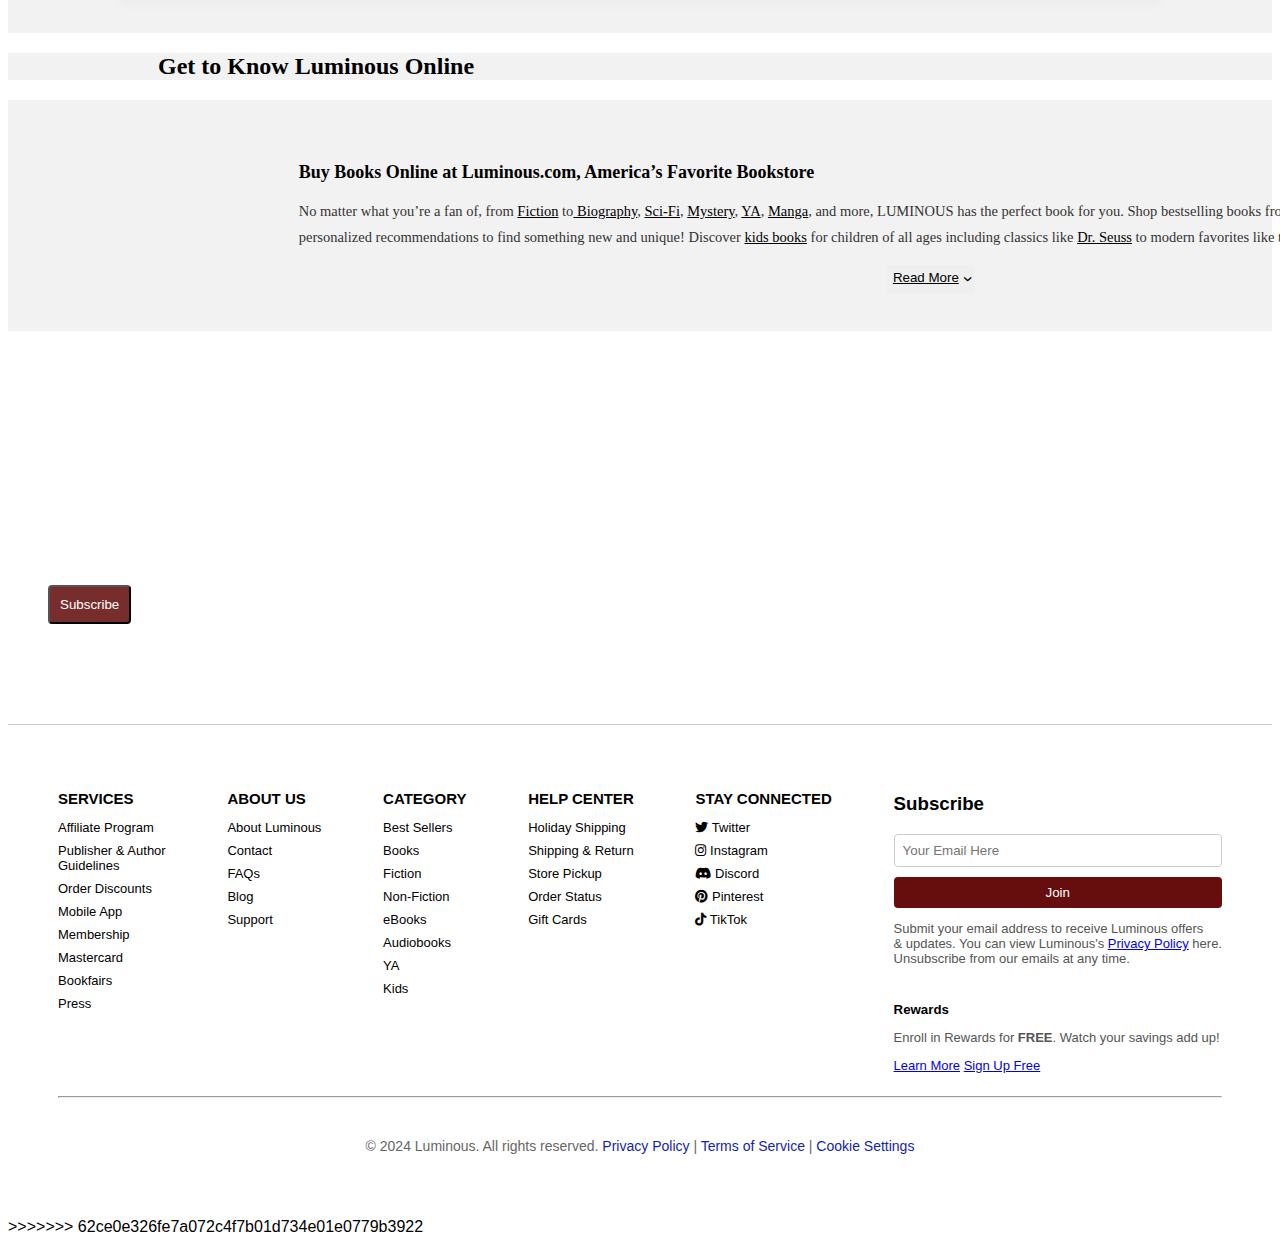
==== commit db717504: "resolved merge conflicts" ====
--- a/contact.html
+++ b/contact.html
@@ -1,3 +1,4 @@
+<<<<<<< HEAD
 <!DOCTYPE html>
 <html lang="en">
 <head>
@@ -195,3 +196,202 @@
           <script src="script.js"></script>
   </body>
   </html>
+=======
+<!DOCTYPE html>
+<html lang="en">
+<head>
+    <meta charset="UTF-8">
+    <meta name="viewport" content="width=device-width, initial-scale=1.0">
+    <title>Beta Home Version</title>
+    <link rel="stylesheet" href="page.css">
+    <link rel="stylesheet" href="https://cdnjs.cloudflare.com/ajax/libs/font-awesome/6.5.2/css/all.min.css">
+    
+</head>
+<body>
+    <header>
+        <div class="logo">
+            <img src="./Logo/7-removebg-preview.png">
+        </div>
+        <div class="header-search">
+            <input type="search" id="header-search" placeholder="Search books, authors, ISBNs">
+            <i class="fas fa-search"></i>
+        </div>
+        <ul>
+            <li><a href="./home.html">Home</a></li>
+            <li><a href="./contact.html">Contact</a></li>
+            <li><a href="./home.html"><i class="fas fa-shopping-cart"></i>&nbsp;Shop</a></li>
+            <li><a href="./LogIn.html">Sign In</a></li>
+            <li><a href="./profile.html"><i class="fas fa-user"></i>&nbsp;My Account</a></li>
+        </ul>
+    </header>
+    <div class="genre-container">
+      <nav class="genre-bar">
+          <ul>
+            <li><a href="#romance">Gift Cards</a></li>
+            <li><a href="#romance">Best Sellers</a></li>
+            <li><a href="#romance">New Arrivals</a></li>
+            <li><a href="#romance">Top Picks</a></li>
+            <li><a href="#romance">Free Shipping</a></li>
+            <li><a href="#non-fiction">Author Events</a></li>
+            <li><a href="#romance">YA</a></li>
+            <li><a href="#mystery">Audiobooks</a></li>
+            <li><a href="#fantasy">eBooks</a></li>
+            <li><a href="#sci-fi">Fiction</a></li>
+            <li><a href="#non-fiction">Non-Fiction</a></li>
+            <li><a href="#non-fiction">Kids</a></li>
+          </ul>
+        </nav>
+      </div>
+ <br>
+
+ <div class="texti2">
+    <h1>We'd Love to Hear From You!</h1>
+    <p class="subtitle">If you have any questions or need assistance, reach out to us and we'll get back to you as soon as possible.</p>
+   </div>
+   <div class="container">
+    <div class="contact-details">
+      <h2>Contact Details</h2><br>
+      <p><i class="fas fa-map-marker-alt"></i> 123 Book Street, Bibliophile City, BK 56789</p>
+      <p><i class="fas fa-phone"></i> +1 (800) 123-4567</p>
+      <p><i class="fas fa-envelope"></i> support@luminous.com</p>
+      <p><i class="fas fa-clock"></i> Mon-Fri: 9:00 AM - 7:00 PM <br> Sat-Sun: 10:00 AM - 5:00 PM</p>
+    </div>
+    <div class="contact-container">
+      <form action="#" method="post">
+          <label for="name">Full Name:</label>
+          <input type="text" id="name" name="name" placeholder="Enter your full name" required>
+  
+          <label for="email">Email Address:</label>
+          <input type="email" id="email" name="email" placeholder="Enter your email address" required>
+  
+          <label for="subject">Subject:</label>
+          <input type="text" id="subject" name="subject" placeholder="Enter the subject" required>
+  
+          <label for="message">Message:</label>
+          <textarea id="message" name="message" placeholder="Write your message here" required></textarea>
+  
+          <button type="submit" onclick="validateForm()">Send Message</button>
+      </form>
+  </div>
+   </div>
+  
+
+
+    <div class="line">
+        <p><b>FIND YOUR PLACE AT LUMINOUS ONLINE BOOKSTORE</b>
+          Over 5 million books ready to ship, 3.6 million eBooks and 300,000 audiobooks to download right now! Curbside pickup available in most stores!</p>
+        <hr>
+       </div>
+
+       <div class="another-part">
+        <div class="about-us-small-part">
+          <h2>Get to Know Luminous Online</h2>
+        </div>
+       </div>
+
+        <div class="extra-part">
+        <div class="about-us-extra-part">
+          <h4>Buy Books Online at Luminous.com, America’s Favorite Bookstore</h4>
+          <p>No matter what you’re a fan of, from <a href="#">Fiction</a> to<a href="#"> Biography</a>, <a href="">Sci-Fi</a>, <a href="">Mystery</a>, <a href="">YA</a>, <a href="">Manga</a>, and more, 
+            LUMINOUS has the perfect book for you. Shop bestselling books from the <a href="#">NY Times Bestsellers list</a>, 
+            or get personalized recommendations to find something new and unique! Discover <a href="">kids books</a> for children of all ages 
+            including classics like <a href="#">Dr. Seuss</a> to modern favorites like the <a href="#">Dog Man series</a>.</p>
+            <button><a href="#">Read More</a> <span style="display: inline-block; transform: rotate(90deg); font-size: 18px; padding: 0 0 5px;">›</span>
+            </button>
+          </div>
+        </div>
+
+    <div class="community">
+        <h1 class="sentence1"> Join Our Book Lover Community</h1>
+        <p class="sentence">Stay updated with the latest releases, exclusive offers, and book recommendations tailored for you!</p>
+        <div class="buttons">
+          <button class="subscribe">Subscribe</button>
+          <button class="learn-more">Learn More</button>
+        </div>
+      </div>
+  
+        <footer>
+          <div class="footer-container">
+            <div class="footer-section-links">
+              <h3>SERVICES</h3>
+                <ul>
+                  <li><a href="./home.html"> Affiliate Program</a></li>
+                  <li><a href="./home.html">Publisher & Author <br>
+                    Guidelines</a></li>
+                  <li><a href="./home.html">Order Discounts</a></li>
+                  <li><a href="./home.html">Mobile App</a></li>
+                  <li><a href="./home.html">Membership</a></li>
+                  <li><a href="./home.html">Mastercard</a></li>
+                  <li><a href="./home.html">Bookfairs</a></li>
+                  <li><a href="./home.html">Press</a></li>
+                </ul>
+            </div>
+            <div class="footer-section-links">
+              <h3>ABOUT US</h3>
+                <ul>
+                  <li><a href="./home.html">About Luminous</a></li>
+                  <li><a href="./home.html">Contact</a></li>
+                  <li><a href="./home.html">FAQs</a></li>
+                  <li><a href="./home.html">Blog</a></li>
+                  <li><a href="./home.html">Support</a></li>
+                </ul>
+            </div>
+            <div class="footer-section-links">
+              <h3>CATEGORY</h3>
+                <ul>
+                  <li><a href="./home.html">Best Sellers</a></li>
+                  <li><a href="./home.html">Books</a></li>
+                  <li><a href="./home.html">Fiction</a></li>
+                  <li><a href="./home.html">Non-Fiction</a></li>
+                  <li><a href="./home.html">eBooks</a></li>
+                  <li><a href="./home.html">Audiobooks</a></li>
+                  <li><a href="./home.html">YA</a></li>
+                  <li><a href="./home.html">Kids</a></li>
+                </ul>
+            </div>
+            <div class="footer-section-links">
+              <h3>HELP CENTER</h3>
+                <ul>
+                  <li><a href="./home.html">Holiday Shipping</a></li>
+                  <li><a href="./home.html">Shipping & Return</a></li>
+                  <li><a href="./home.html">Store Pickup</a></li>
+                  <li><a href="./home.html">Order Status</a></li>
+                  <li><a href="./home.html">Gift Cards</a></li>
+                </ul>
+            </div>
+            <div class="footer-section-links">
+              <h3>STAY CONNECTED</h3>
+                <ul>
+                  <li><a href="./home.html"><i class="fab fa-twitter"></i> Twitter</a></li>
+                  <li><a href="./home.html"><i class="fab fa-instagram"></i> Instagram</a></li>
+                  <li><a href="./home.html"><i class="fab fa-discord"></i> Discord</a></li>
+                  <li><a href="./home.html"><i class="fab fa-pinterest"></i> Pinterest</a></li>
+                  <li><a href="./home.html"><i class="fab fa-tiktok"></i> TikTok</a></li>
+                </ul>
+            </div>
+            <div class="footer-section-subscribe">
+              <h3>Subscribe</h3>
+              <form>
+                <input type="email" placeholder="Your Email Here">
+                <button type="submit"> Join </button>
+              </form>
+              <p>Submit your email address to receive Luminous offers <br> & updates.
+                You can view Luminous's <a href="#">Privacy Policy</a> here. <br>Unsubscribe from our emails at any time.</p> <br>
+                <h5>Rewards</h5>
+                <p>Enroll in Rewards for <b>FREE</b>. Watch your savings add up!</p>
+                <p><a href="#">Learn More</a>   <a href="#">Sign Up Free</a></p>
+            </div>
+          </div>
+          <hr>
+          <br>
+          <div class="footer-bottom-section">
+            <p>© 2024 Luminous. All rights reserved. <a href="#">Privacy Policy</a> | <a href="#">Terms of Service</a> | <a href="#">Cookie Settings</a></p>
+          </div>
+        </footer>
+  
+  
+  
+          <script src="script.js"></script>
+  </body>
+  </html>
+>>>>>>> 62ce0e326fe7a072c4f7b01d734e01e0779b3922
--- a/page.css
+++ b/page.css
@@ -1,3 +1,4 @@
+<<<<<<< HEAD
 *{
     box-sizing: border-box;
     margin: 0;
@@ -1195,3 +1196,1202 @@
   width: 100%;
   border-radius: 10px;
 }
+=======
+*{
+    box-sizing: border-box;
+    margin: 0;
+    padding: 0;
+
+
+}
+
+body{
+  font-family:Verdana, Geneva, Tahoma, sans-serif;
+  padding-top: 70px;
+
+}
+header{
+    width: 100%;
+    position: fixed;
+    top: 0;
+    left: 0;
+    display: flex;
+    justify-content: space-between;
+    align-items: center;
+    height: 70px;
+    padding: 0 50px;
+    background-color: rgb(255, 255, 255);
+    z-index: 1000;
+}
+
+.header-search {
+    position: relative;
+    display: flex;
+    align-items: center;
+    margin-left: 20px;
+}
+
+.header-search input {
+    background-color: #f7f6f6;
+    border: 1px solid #ddd;
+    border-radius: 20px;
+    padding: 8px 15px;
+    font-size: 16px;
+    width: 400px;
+    transition: all 0.3s ease;
+}
+
+.header-search input:focus {
+    border-color: #e5a329;
+    outline: none;
+    box-shadow: 0 4px 8px rgba(0, 0, 0, 0.2);
+}
+
+.header-search input::placeholder {
+  font-size: 14px;
+    color: #666666ab;
+}
+
+.header-search input:not(:placeholder-shown) + i {
+  opacity: 0;
+  pointer-events: none; 
+}
+.header-search i{
+    position: absolute;
+    cursor: pointer;
+    pointer-events: none;
+    right: 10px;
+}
+
+.header-search input:hover {
+    box-shadow: 0 4px 8px rgba(0, 0, 0, 0.1);
+}
+
+
+.logo {
+  display: flex;
+  align-items: center;
+  gap: 10px;
+}
+
+.logo img{
+    max-width: 200px;
+}
+
+header ul{
+    display: flex;
+    justify-content: center;
+    align-items: center;
+    gap: 30px;
+    list-style: none;
+    margin-left: auto;
+}
+
+header li a{
+    text-decoration:none;
+    color: rgb(40, 5, 5);
+    font-weight: bold;
+    font-size: 14px;
+    transition: color 0.3s ease;
+}
+header li a:hover {
+    border-radius: 20px;
+    color: #000000;
+    border-bottom:  0.1em solid #f9aa18;
+}
+
+.genre-container{
+    position: relative;
+}
+
+.genre-bar {
+    background-color: #ffffff; 
+    padding: 10px 0;
+    text-align: center;
+    box-shadow: 0 2px 5px rgba(0, 0, 0, 0.1);
+  }
+  
+  .genre-bar ul {
+    list-style: none;
+    display: flex;
+    justify-content: center;
+    gap: 30px;
+    padding: 0;
+    margin: 0;
+  }
+  
+  .genre-bar ul li a {
+    font-size: 14px;
+    text-decoration: none;
+    color: #3d3c3ccf; 
+    transition: color 0.2s ease;
+  }
+  
+  .genre-bar ul li a:hover {
+    color: #e5a329; 
+    text-decoration: none;
+  }
+
+.carousel-container {
+    position: relative;
+    width: 100%;
+    max-width: 100%; 
+    height: 350px; 
+    overflow: hidden; 
+    margin: auto;
+  }
+
+  .carousel {
+    display: flex; 
+    transition: transform 0.7s ease-in-out;
+    height: 100%; 
+  }
+
+ 
+.slide {
+    flex: 0 0 100%; 
+    height: 100%;
+  }
+  
+  .slide img {
+    width: 100%; 
+    height: 100%;
+    object-fit: cover;
+  }
+
+  button.prev, button.next {
+    position: absolute;
+    top: 50%;
+    transform: translateY(-50%);
+    background-color: rgba(0, 0, 0, 0.5);
+    color: white;
+    border: none;
+    padding: 10px 15px;
+    cursor: pointer;
+    z-index: 10;
+  }
+  
+  button.prev {
+    left: 10px;
+  }
+  
+  button.next {
+    right: 10px;
+  }
+  
+  button.next:hover {
+    background-color: rgba(0, 0, 0, 0.8);
+  }
+  button.prev:hover {
+    background-color: rgba(0, 0, 0, 0.8);
+  }
+
+  .caption a{
+    position: absolute;
+    bottom: 20px;
+    left: 400px;
+    color: white;
+    background: rgba(115, 44, 44, 0.6);
+    padding: 5px 10px;
+    border-radius: 5px;
+    font-size: 18px;
+    font-weight: bold;
+  }
+
+
+@media (max-width: 768px) {
+  header {
+    flex-direction: column;
+    height: auto;
+    padding: 10px ;
+       }
+
+
+       header ul {
+        justify-content: flex-end; 
+    }
+
+    
+    header li:nth-child(1), 
+    header li:nth-child(2), 
+    header li:nth-child(3),
+    header li:nth-child(4) { 
+        display: none;
+    }
+
+
+    header li:nth-child(5),
+    header li:nth-child(6) {
+        display: inline-block;
+    }
+    
+    .header-search {
+    display: none;    
+  }
+    .header-search input {
+      width: 100%;
+    }
+
+    .genre-bar {
+      display: none;
+    }
+
+    
+  .carousel-container {
+     display: none;
+       }
+       .ads-section {
+        height: 300px;
+        width: 100%;
+               }
+
+               .ads-section img {
+                height: 200px;
+               }
+
+            
+    }
+
+    .news-section {
+    background-color: rgba(192, 192, 192, 0.212);
+}
+
+.news-title {
+    margin-left: 115px;
+    padding: 10px;
+    color: #333;
+}
+.scroll-container {
+    position: relative;
+    display: flex;
+    align-items: center;
+    padding: 0 100px 50px;
+}
+
+.news-section button {
+  float: right;
+  padding: 0 10px;
+  border: none;
+  font-size: 15px;
+}
+
+.horizontal-scroll {
+    display: flex;
+    overflow-y: hidden;
+    gap: 20px;
+    width: 100%; 
+}
+
+.scroll-left, .scroll-right {
+    background-color: #ffffff;
+    color: rgb(0, 0, 0);
+    border: none;
+    cursor: pointer;
+    padding: 30px;
+    border-radius: 100px;
+    z-index: 10;
+}
+
+.scroll-left {
+    left: 0;
+}
+
+.scroll-right {
+    right: 0;
+}
+
+.book-item {
+    text-align: center;
+    flex-shrink: 0;
+    overflow: hidden;
+    transition: transform 0.5s; 
+}
+
+.book-item p{
+  font-size: 13px;
+  text-align: center;
+  color: #000;
+  }
+
+.book-item img:hover {
+    transform: scale(1.03); 
+}
+
+.book-item img {
+  transition: transform 0.5s; 
+
+    height: 230px;
+    width: 150px;
+}
+
+.shop-img-scroll-down{
+     text-align: center;
+     padding-top: 50px;
+     margin-bottom: -30px;
+}
+.shop-img-scroll-down img{
+    width: 150px;
+}
+
+@media (max-width: 768px) {
+  .scroll-container {
+      padding: 0 20px 30px;
+  }
+
+  .horizontal-scroll {
+      gap: 10px;
+  }
+
+  .book-item img {
+      height: 200px;
+      width: 120px;
+  }
+
+  .news-title {
+    margin-left: 36px;
+    padding: 10px;
+    color: #333;
+     }
+}
+
+/* ads section -------------------------------------------------------------------------------------------------------------------*/
+
+.ads-section,.ads-section1 {
+  background-color:  rgba(192, 192, 192, 0.212);
+  padding: 15px;
+  text-align: center;
+}
+.ads-section img{
+  height: 230px;
+  width: 90%;
+}
+
+.ads-section h2 {
+  text-align: left;
+}
+
+
+
+/* Book shop ------------------------------------------------------------------------------------------------------------------- */ 
+.product-container {
+    background-color: rgba(192, 192, 192, 0.212);
+    display: grid;
+    grid-template-columns: repeat(auto-fill, minmax(150px, 1fr));
+    gap: 15px;
+    padding: 1px 125px 40px;
+  }
+
+  @media (max-width: 768px) {
+    .product-container {
+        grid-template-columns: repeat(2, 1fr);
+        padding: 1px 10px;
+    }
+    .browse {
+      background-color: rgba(192, 192, 192, 0.212);
+      text-align: center;
+      padding: 0 0 100px;
+    }
+  
+    .browse a {
+      color: #611915;
+      padding: 10px;
+      text-decoration: none;
+      transition: color 0.3s ease;
+      border: 1px solid transparent;
+      box-shadow: 0 4px 8px rgba(0, 0, 0, 0.1);
+  
+  
+    }
+}
+  
+  .product-card {
+    position: relative;
+    border-radius: 8px;
+    padding: 10px;
+    text-align: center;
+    transition: box-shadow 0.3s ease;
+  }
+  
+  .product-card:hover {
+    box-shadow: 0 1px 4px rgba(0, 0, 0, 0.2);
+  }
+  
+  .product-tag {
+    position: absolute;
+    top: 8px;
+    left: 8px;
+    background-color: rgb(8, 66, 11);
+    color: white;
+    padding: 2px 8px;
+    font-size: 12px;
+    font-weight: bold;
+    border-radius: 4px;
+  }
+  
+  .product-discount {
+    position: absolute;
+    top: 8px;
+    right: 8px;
+    background-color: #ff4d4d;
+    color: white;
+    padding: 2px 4px;
+    font-size: 14px;
+    font-weight: bold;
+    border-radius: 4px;
+  }
+  
+  .product-image {
+    width: 100%;
+    height: auto;
+    max-height: 500px;
+    object-fit: cover;
+    
+  }
+  
+  .product-title {
+    font-size: 14px;
+    font-weight: bold;
+    margin: 6px 0;
+    max-height: 40px;
+    overflow: hidden;
+    text-overflow: ellipsis;
+    white-space: nowrap;
+  }
+  
+  .author-name {
+    font-size: 12px;
+    margin-top: -6px;
+    margin-bottom: 5px;
+  }
+  
+  .product-price {
+    padding: 5px;
+    font-size: 16px;
+    color: #333;
+  }
+  
+  .original-price {
+    font-size: 12px;
+    color: #888;
+    text-decoration: line-through;
+  }
+  
+  .add-to-cart {
+    border: 1px solid black;
+    padding: 5px 10px;
+    border-radius: 4px;
+    font-size: 14px;
+    cursor: pointer;
+    color: rgb(36, 3, 3);
+
+  }
+
+  .browse-pages {
+    background-color: rgba(192, 192, 192, 0.212);
+    text-align: center;
+    padding: 0 0 100px;
+  }
+
+
+  .browse {
+    background-color: rgba(255, 255, 255, 0.212);
+    display: inline-flex;
+    }
+
+  .browse a {
+    color: #611915;
+    padding: 7px 20px;
+    text-decoration: none;
+    transition: color 0.3s ease;
+    border: 1px solid transparent;
+    box-shadow: 0 4px 8px rgba(0, 0, 0, 0.1);
+
+
+  }
+
+  .browse a:hover {
+    border: 1px solid rgba(0, 0, 0, 0.29);
+
+  }
+
+  .member {
+    border: none;
+    padding: 10px;
+    border-radius: 4px;
+    font-size: 14px;
+    cursor: pointer;
+    background-color: #195892;
+    color: white;
+
+  }
+
+  .membership-button {
+    background-color: rgba(192, 192, 192, 0.212);
+  }
+
+  button.browse a:hover {
+    background-color: transparent;
+    color: #000;
+    border: 1px solid #195892;
+
+  }
+
+  button.add-to-cart:hover{
+   background-color: #a47c0d94;
+   color: rgb(255, 255, 255);
+   border: 1px solid transparent
+
+}
+  
+  
+.favorite {
+    width: 15%;    
+    color: #ccc;  
+    border: none; 
+    background-color: transparent;
+    cursor: pointer;
+    transition: color 0.3s ease, border-color 0.3s ease;
+  }
+  
+  
+  .favorite.favorited {
+    color: red;  
+    border-color: red; 
+  }
+  
+
+  
+.favorite i {
+  font-size: 19px;
+  color: #ccc;  
+  transition: color 0.3s ease;
+}
+
+
+.favorite.favorited i {
+  color: rgb(31, 107, 8);  
+}
+
+
+
+/* author-collection section*/
+
+.books {
+  display: flex;
+  flex-wrap: wrap;
+  background-color: rgba(192, 192, 192, 0.212);
+  justify-content: center;
+
+}
+
+.text{
+    display: flex;
+    padding: 40px;
+    flex-direction: column;
+    justify-content: space-between;
+    height: 100%;
+    font-family: 'Playfair Display', serif;
+}
+
+.texto {
+  background-color: rgba(192, 192, 192, 0.212);
+  padding: 30px 135px 0;
+  font-size: 29px;
+}
+.texti, .subhead{
+  padding: 10px 0px;
+}
+
+.texti{
+  font-size: 15px;
+}
+
+.text button {
+  background-color: white;
+  border: 1px solid transparent;
+  box-shadow: 0 4px 8px rgba(0, 0, 0, 0.1);
+  padding: 4px 12px;
+  border-radius: 4px;
+  transition: all 0.3s ease;
+  cursor: pointer;
+  width: auto;
+  align-self: flex-start;
+}
+
+.text button:hover {
+  box-shadow: 0 4px 8px rgba(0, 0, 0, 0.1);
+  border: 1px solid rgb(58, 7, 7);
+  color: rgb(66, 14, 14);
+}
+
+.book-collection1 {
+  display: flex;
+  flex-direction: column;
+  max-width: 30%;
+  padding: 5px;
+  box-sizing: border-box;
+  position: relative;
+
+}
+.book-collection1 img{
+  border-radius: 200px;
+  padding: 15px 0;
+  width: 100%;
+  height: auto;
+  object-fit: cover;
+}
+
+.line {
+  text-align: center;
+  background-color: rgba(192, 192, 192, 0.212);
+  padding: 20px;
+  margin: 0 auto;
+}
+
+.line hr {
+  width: 85%;
+  margin: 20px auto;
+  border: 0;
+  box-shadow: 0 10px 10px rgba(0, 0, 0, 0.1);
+  border: 1px solid rgba(0, 0, 0, 0.38);
+}
+
+.line p {
+  font-size: 15px;
+  padding: 20px;
+  color: #333;
+  padding: 15px 0;
+  line-height: 1.6;
+  font-family: 'Playfair Display', serif;
+
+}
+
+/* ABOUT US part ------------------------------------------------------------------------------------------------------------------------------*/
+.another-part, .extra-part {
+  background-color: rgba(192, 192, 192, 0.212);
+  font-family: 'Playfair Display', serif;
+}
+
+.about-us-small-part {
+  width: 80%;
+  padding: 0 150px;
+}
+
+.about-us-small-part h3 {
+  text-transform: uppercase;
+  color: #000;
+}
+
+.about-us-extra-part {
+  width: 100%;
+  text-align: center;
+  padding: 3% 23%;
+}
+
+.about-us-extra-part h4 {
+  text-align: left;
+  font-size: 18px;
+  font-weight: bold;
+  color: #000;
+  margin-bottom: 15px;
+}
+
+.about-us-extra-part p {
+  text-align: left;
+  font-size: 14.5px;
+  color: #333;
+  line-height: 1.8;
+}
+
+.about-us-extra-part button {
+  cursor: pointer;
+  border: none;
+}
+
+.about-us-extra-part a {
+  color: #000;
+}
+
+.wide {
+  display: inline-block;
+  font-size: 11px;
+  letter-spacing: 3px;
+}
+
+@media (max-width: 768px) {
+  .line {
+      max-width: 100%;
+  }
+
+  .about-us-extra-part {
+      padding: 0 5%;
+  }
+}
+
+@media (max-width: 768px) {
+  .book-collection1 {
+    max-width: 100%; 
+    padding: 10px; 
+  }
+
+  .books {
+    flex-direction: column;
+    align-items: center; 
+  }
+
+  .texto {
+    padding: 40px 20px 1px; 
+    font-size: 24px; 
+  }
+
+  .icon-container {
+    display: none;
+  }
+}
+
+/* icon section*/
+
+.icon-container {
+  background-color: rgba(192, 192, 192, 0.212);
+  padding: 20px 10px;
+}
+.iconss {
+  text-align: center;
+}
+
+.iconss i{
+  color: #370808dd;
+  margin: 5px 30px;
+  font-size: 25px;
+  cursor: pointer;
+
+}
+
+.iconss i:hover {
+  color: rgb(190, 129, 32);
+  transition: all 0.3s ease;
+
+
+}
+
+/* community section*/
+
+.community {
+  background-image: url(https://st3.depositphotos.com/25371908/32587/i/450/depositphotos_325873958-stock-photo-public-library-book-store-blurred.jpg);
+  background-position: center;
+  background-size: contain;
+  height: auto;
+  padding: 100px 40px;
+  box-sizing: border-box;
+}
+.sentence,.sentence1 {
+  padding: 10px 0;
+  color: white;
+}
+
+.community button {
+    padding: 10px 10px;
+    border-radius: 4px;
+    cursor: pointer;
+  }
+
+
+.buttons {
+  display: inline-flex;
+  gap: 15px;
+  
+}
+
+
+.subscribe {
+  background-color: #782d2d;
+  color: white;
+}
+
+.subscribe:hover {
+  background-color: #000;
+}
+
+.learn-more {
+  background-color: transparent;
+  color: white;
+  border: 2px solid white;
+}
+
+.learn-more:hover {
+  background-color: rgba(255, 255, 255, 0.2);
+}
+
+.learn-more button {
+  background-color: transparent;
+}
+
+/* Footer section */
+footer {
+  background-color: white;
+  padding: 50px;
+  border-top: 1px solid #ccc;
+}
+
+.footer-container {
+  display: flex;
+  flex-wrap: wrap;
+  justify-content: space-between;
+  margin-bottom: 15px;
+}
+
+.footer-section-links {
+  font-size: 13px;
+}
+
+.footer-section-links h3 {
+  font-size: 15px;
+  margin-bottom: 10px;
+}
+
+.footer-section-links ul{
+  list-style: none;
+  padding: 0;
+}
+
+.footer-section-links ul li{
+  margin-bottom: 8px;
+}
+.footer-section-links ul li a {
+  text-decoration: none;
+  color: black;
+}
+
+.footer-section-links ul li a:hover {
+  color: #611915;
+  text-decoration: underline;
+}
+.footer-section-subscribe form {
+  display: flex;
+  flex-direction: column;
+  margin-bottom: 10px;
+}
+
+.footer-section-subscribe{
+  max-width: 40%;
+}
+
+.footer-section-subscribe h5 {
+  margin: 10px 0;
+}
+.footer-section-subscribe input {
+  padding: 8px;
+  margin-bottom: 10px;
+  border: 1px solid #ccc;
+  border-radius: 4px;
+}
+
+.footer-section-subscribe button {
+  padding: 8px;
+  background-color: #660e0e;
+  color: #fff;
+  border: none;
+  border-radius: 4px;
+  cursor: pointer;
+  }
+
+  .footer-section-subscribe button:hover {
+    background-color: #b74a4a;
+  }
+
+  .footer-section-subscribe p{
+    max-width: 100%;
+    font-size: 13px;
+    color: #555;
+    margin-bottom: 8px;
+  }
+
+  .footer-bottom-section {
+    text-align: center;
+    font-size: 14px;
+    color: #666;
+  }
+
+  .footer-bottom-section a{
+    text-decoration: none;
+    color: #1124b1;
+  }
+  .footer-bottom-section a:hover {
+    text-decoration: underline;
+  }
+
+/* Contact Form - Kanita*/
+
+.container {
+  display: flex;
+  justify-content: center;
+  width: 100%;
+  gap: 50px;
+ 
+}
+.contact-container {
+   width: 35%;
+  margin: 10px;
+  padding: 25px;
+  background-color: #ffffff; 
+  box-shadow: 0 4px 12px rgba(0, 0, 0, 0.815);
+  border-radius: 8px;
+  border: 1px solid #e0e0e0;
+}
+.texti2 h1 {
+  text-align: center;
+  color: #5c4033; 
+  font-size: 32px;
+  margin-bottom: 20px;
+}
+p.subtitle {
+  text-align: center;
+  color: #5f1103; 
+  font-size: 18px;
+  margin-bottom: 30px;
+}
+.contact-container label {
+  font-weight: bold;
+  margin-bottom: 5px;
+  display: block;
+  color: #530404;
+}
+.contact-container input, 
+.contact-container textarea, 
+.contact-container button {
+  width: 100%;
+  padding: 12px;
+  margin-bottom: 20px;
+  border-radius: 8px;
+  font-size: 16px;
+  border: 1px solid #ccc;
+}
+.contact-container input:focus,
+.contact-container textarea:focus {
+  outline: none;
+  border-color: #15426d; 
+}
+.contact-container button {
+  background-color: #580606cb; 
+  color: #fff;
+  border: none;
+  cursor: pointer;
+  font-size: 18px;
+}
+.contact-container button:hover {
+  background-color: #357d99; 
+  transition: all 0.3s ease;
+
+}
+.contact-container textarea {
+  resize: none;
+  height: 150px;
+}
+
+.contact-details {
+  padding: 20px;
+  height: 10%;
+  border-radius: 8px;
+  background-color: #ffffff;
+}
+
+.contact-details h2 {
+  color: #555;
+  margin-bottom: 10px;
+}
+
+.contact-details p {
+  margin: 10px 0;
+  font-size: 16px;
+  color: #333;
+}
+
+.contact-details i {
+  color: #460909;
+  margin-right: 10px;
+}
+
+/* Profile page - Rina */
+
+
+.welcome-message {
+  text-align: center;
+  background-color: #f4f4f4;
+  padding: 20px;
+  margin-bottom: 20px;
+  border: 1px solid #ddd;
+  border-radius: 8px;
+}
+
+.welcome-message h1 {
+  font-size: 24px;
+  color: #7a1c1c;
+  margin: 0;
+}
+
+.welcome-message p {
+  font-size: 16px;
+  color: #555;
+  margin: 10px 0 0;
+}
+
+.profile-container {
+  display: flex;
+  margin: 100px;
+  gap: 20px;
+}
+
+.settings {
+  width: 30%;
+  padding: 20px;
+  box-shadow: 0 4px 6px rgba(0, 0, 0, 0.1);
+}
+
+.settings h2 {
+  text-align: center;
+  color: #000000;
+  margin-bottom: 20px;
+  padding: 10px;
+  border-bottom: 2px solid #000000;
+}
+
+.settings ul {
+  list-style: none;
+  padding: 0;
+}
+
+.settings li {
+  margin: 10px 0;
+}
+
+.settings a {
+  text-decoration: none;
+  color: #000000;
+  font-weight: bold;
+  padding: 5px 10px;
+  display: block;
+  border-radius: 5px;
+  transition: background-color 0.3s;
+}
+
+.settings a:hover {
+  color: rgb(82, 152, 199);
+}
+
+.sub-settings {
+  list-style: none;
+  margin: 5px 0 10px 20px;
+  padding: 0;
+}
+
+.sub-settings a {
+  font-size: 14px;
+  color: #807e7e;
+  padding: 2px 0;
+  display: block;
+}
+
+.delete {
+  color: #d32f2f;
+  font-weight: bold;
+}
+
+.delete:hover {
+  text-decoration: underline;
+}
+
+.profile-details {
+  background-color: rgba(158, 154, 154, 0.096);
+  flex: 1;
+  padding: 20px;
+  border-radius: 10px;
+  box-shadow: 0 4px 6px rgba(0, 0, 0, 0.1);
+}
+
+.profile-header {
+  display: flex;
+  align-items: center;
+  gap: 20px;
+  margin-bottom: 20px;
+}
+
+.profile-pic {
+  width: 100px;
+  height: 100px;
+  border-radius: 50%;
+  border: 3px solid #ffffff;
+}
+
+.info h2 {
+  margin: 0;
+  color: #000000;
+}
+
+.info p {
+  margin: 5px 0;
+}
+
+.edit-profile {
+  background-color: #3d7db1;
+  color: white;
+  border: none;
+  padding: 10px 15px;
+  border-radius: 5px;
+  cursor: pointer;
+  margin-top: 10px;
+}
+
+.purchase-history ul {
+  list-style: none;
+  padding: 0;
+}
+
+.purchase-history li {
+  margin: 10px 0;
+  padding: 7px;
+  background-color: #cccccc7c;
+  border-radius: 5px;
+  box-shadow: 0 2px 4px rgba(0, 0, 0, 0.1);
+}
+
+.purchase-history a {
+  text-decoration: none;
+  color: #000000;
+}
+
+.personal-stats {
+  margin-top: 20px;
+  font-size: 16px;
+}
+
+.personal-stats strong {
+  color: #225c6b;
+  font-weight: bold;
+}
+
+.favorites {
+  margin-top: 40px;
+  text-align: center;
+}
+
+.book-list {
+  display: flex;
+  justify-content: center;
+  gap: 15px;
+  margin-top: 10px;
+}
+
+.book-item2 {
+  background-color: #fff;
+  border: 1px solid #ddd;
+  border-radius: 10px;
+  padding: 10px;
+  width: 18%;
+  box-shadow: 0 4px 6px rgba(0, 0, 0, 0.1);
+}
+
+.book-item2 img {
+  width: 100%;
+  border-radius: 10px;
+}
+>>>>>>> 62ce0e326fe7a072c4f7b01d734e01e0779b3922
--- a/page.css
+++ b/page.css
@@ -1,3 +1,4 @@
+<<<<<<< HEAD
 *{
     box-sizing: border-box;
     margin: 0;
@@ -1195,3 +1196,1202 @@
   width: 100%;
   border-radius: 10px;
 }
+=======
+*{
+    box-sizing: border-box;
+    margin: 0;
+    padding: 0;
+
+
+}
+
+body{
+  font-family:Verdana, Geneva, Tahoma, sans-serif;
+  padding-top: 70px;
+
+}
+header{
+    width: 100%;
+    position: fixed;
+    top: 0;
+    left: 0;
+    display: flex;
+    justify-content: space-between;
+    align-items: center;
+    height: 70px;
+    padding: 0 50px;
+    background-color: rgb(255, 255, 255);
+    z-index: 1000;
+}
+
+.header-search {
+    position: relative;
+    display: flex;
+    align-items: center;
+    margin-left: 20px;
+}
+
+.header-search input {
+    background-color: #f7f6f6;
+    border: 1px solid #ddd;
+    border-radius: 20px;
+    padding: 8px 15px;
+    font-size: 16px;
+    width: 400px;
+    transition: all 0.3s ease;
+}
+
+.header-search input:focus {
+    border-color: #e5a329;
+    outline: none;
+    box-shadow: 0 4px 8px rgba(0, 0, 0, 0.2);
+}
+
+.header-search input::placeholder {
+  font-size: 14px;
+    color: #666666ab;
+}
+
+.header-search input:not(:placeholder-shown) + i {
+  opacity: 0;
+  pointer-events: none; 
+}
+.header-search i{
+    position: absolute;
+    cursor: pointer;
+    pointer-events: none;
+    right: 10px;
+}
+
+.header-search input:hover {
+    box-shadow: 0 4px 8px rgba(0, 0, 0, 0.1);
+}
+
+
+.logo {
+  display: flex;
+  align-items: center;
+  gap: 10px;
+}
+
+.logo img{
+    max-width: 200px;
+}
+
+header ul{
+    display: flex;
+    justify-content: center;
+    align-items: center;
+    gap: 30px;
+    list-style: none;
+    margin-left: auto;
+}
+
+header li a{
+    text-decoration:none;
+    color: rgb(40, 5, 5);
+    font-weight: bold;
+    font-size: 14px;
+    transition: color 0.3s ease;
+}
+header li a:hover {
+    border-radius: 20px;
+    color: #000000;
+    border-bottom:  0.1em solid #f9aa18;
+}
+
+.genre-container{
+    position: relative;
+}
+
+.genre-bar {
+    background-color: #ffffff; 
+    padding: 10px 0;
+    text-align: center;
+    box-shadow: 0 2px 5px rgba(0, 0, 0, 0.1);
+  }
+  
+  .genre-bar ul {
+    list-style: none;
+    display: flex;
+    justify-content: center;
+    gap: 30px;
+    padding: 0;
+    margin: 0;
+  }
+  
+  .genre-bar ul li a {
+    font-size: 14px;
+    text-decoration: none;
+    color: #3d3c3ccf; 
+    transition: color 0.2s ease;
+  }
+  
+  .genre-bar ul li a:hover {
+    color: #e5a329; 
+    text-decoration: none;
+  }
+
+.carousel-container {
+    position: relative;
+    width: 100%;
+    max-width: 100%; 
+    height: 350px; 
+    overflow: hidden; 
+    margin: auto;
+  }
+
+  .carousel {
+    display: flex; 
+    transition: transform 0.7s ease-in-out;
+    height: 100%; 
+  }
+
+ 
+.slide {
+    flex: 0 0 100%; 
+    height: 100%;
+  }
+  
+  .slide img {
+    width: 100%; 
+    height: 100%;
+    object-fit: cover;
+  }
+
+  button.prev, button.next {
+    position: absolute;
+    top: 50%;
+    transform: translateY(-50%);
+    background-color: rgba(0, 0, 0, 0.5);
+    color: white;
+    border: none;
+    padding: 10px 15px;
+    cursor: pointer;
+    z-index: 10;
+  }
+  
+  button.prev {
+    left: 10px;
+  }
+  
+  button.next {
+    right: 10px;
+  }
+  
+  button.next:hover {
+    background-color: rgba(0, 0, 0, 0.8);
+  }
+  button.prev:hover {
+    background-color: rgba(0, 0, 0, 0.8);
+  }
+
+  .caption a{
+    position: absolute;
+    bottom: 20px;
+    left: 400px;
+    color: white;
+    background: rgba(115, 44, 44, 0.6);
+    padding: 5px 10px;
+    border-radius: 5px;
+    font-size: 18px;
+    font-weight: bold;
+  }
+
+
+@media (max-width: 768px) {
+  header {
+    flex-direction: column;
+    height: auto;
+    padding: 10px ;
+       }
+
+
+       header ul {
+        justify-content: flex-end; 
+    }
+
+    
+    header li:nth-child(1), 
+    header li:nth-child(2), 
+    header li:nth-child(3),
+    header li:nth-child(4) { 
+        display: none;
+    }
+
+
+    header li:nth-child(5),
+    header li:nth-child(6) {
+        display: inline-block;
+    }
+    
+    .header-search {
+    display: none;    
+  }
+    .header-search input {
+      width: 100%;
+    }
+
+    .genre-bar {
+      display: none;
+    }
+
+    
+  .carousel-container {
+     display: none;
+       }
+       .ads-section {
+        height: 300px;
+        width: 100%;
+               }
+
+               .ads-section img {
+                height: 200px;
+               }
+
+            
+    }
+
+    .news-section {
+    background-color: rgba(192, 192, 192, 0.212);
+}
+
+.news-title {
+    margin-left: 115px;
+    padding: 10px;
+    color: #333;
+}
+.scroll-container {
+    position: relative;
+    display: flex;
+    align-items: center;
+    padding: 0 100px 50px;
+}
+
+.news-section button {
+  float: right;
+  padding: 0 10px;
+  border: none;
+  font-size: 15px;
+}
+
+.horizontal-scroll {
+    display: flex;
+    overflow-y: hidden;
+    gap: 20px;
+    width: 100%; 
+}
+
+.scroll-left, .scroll-right {
+    background-color: #ffffff;
+    color: rgb(0, 0, 0);
+    border: none;
+    cursor: pointer;
+    padding: 30px;
+    border-radius: 100px;
+    z-index: 10;
+}
+
+.scroll-left {
+    left: 0;
+}
+
+.scroll-right {
+    right: 0;
+}
+
+.book-item {
+    text-align: center;
+    flex-shrink: 0;
+    overflow: hidden;
+    transition: transform 0.5s; 
+}
+
+.book-item p{
+  font-size: 13px;
+  text-align: center;
+  color: #000;
+  }
+
+.book-item img:hover {
+    transform: scale(1.03); 
+}
+
+.book-item img {
+  transition: transform 0.5s; 
+
+    height: 230px;
+    width: 150px;
+}
+
+.shop-img-scroll-down{
+     text-align: center;
+     padding-top: 50px;
+     margin-bottom: -30px;
+}
+.shop-img-scroll-down img{
+    width: 150px;
+}
+
+@media (max-width: 768px) {
+  .scroll-container {
+      padding: 0 20px 30px;
+  }
+
+  .horizontal-scroll {
+      gap: 10px;
+  }
+
+  .book-item img {
+      height: 200px;
+      width: 120px;
+  }
+
+  .news-title {
+    margin-left: 36px;
+    padding: 10px;
+    color: #333;
+     }
+}
+
+/* ads section -------------------------------------------------------------------------------------------------------------------*/
+
+.ads-section,.ads-section1 {
+  background-color:  rgba(192, 192, 192, 0.212);
+  padding: 15px;
+  text-align: center;
+}
+.ads-section img{
+  height: 230px;
+  width: 90%;
+}
+
+.ads-section h2 {
+  text-align: left;
+}
+
+
+
+/* Book shop ------------------------------------------------------------------------------------------------------------------- */ 
+.product-container {
+    background-color: rgba(192, 192, 192, 0.212);
+    display: grid;
+    grid-template-columns: repeat(auto-fill, minmax(150px, 1fr));
+    gap: 15px;
+    padding: 1px 125px 40px;
+  }
+
+  @media (max-width: 768px) {
+    .product-container {
+        grid-template-columns: repeat(2, 1fr);
+        padding: 1px 10px;
+    }
+    .browse {
+      background-color: rgba(192, 192, 192, 0.212);
+      text-align: center;
+      padding: 0 0 100px;
+    }
+  
+    .browse a {
+      color: #611915;
+      padding: 10px;
+      text-decoration: none;
+      transition: color 0.3s ease;
+      border: 1px solid transparent;
+      box-shadow: 0 4px 8px rgba(0, 0, 0, 0.1);
+  
+  
+    }
+}
+  
+  .product-card {
+    position: relative;
+    border-radius: 8px;
+    padding: 10px;
+    text-align: center;
+    transition: box-shadow 0.3s ease;
+  }
+  
+  .product-card:hover {
+    box-shadow: 0 1px 4px rgba(0, 0, 0, 0.2);
+  }
+  
+  .product-tag {
+    position: absolute;
+    top: 8px;
+    left: 8px;
+    background-color: rgb(8, 66, 11);
+    color: white;
+    padding: 2px 8px;
+    font-size: 12px;
+    font-weight: bold;
+    border-radius: 4px;
+  }
+  
+  .product-discount {
+    position: absolute;
+    top: 8px;
+    right: 8px;
+    background-color: #ff4d4d;
+    color: white;
+    padding: 2px 4px;
+    font-size: 14px;
+    font-weight: bold;
+    border-radius: 4px;
+  }
+  
+  .product-image {
+    width: 100%;
+    height: auto;
+    max-height: 500px;
+    object-fit: cover;
+    
+  }
+  
+  .product-title {
+    font-size: 14px;
+    font-weight: bold;
+    margin: 6px 0;
+    max-height: 40px;
+    overflow: hidden;
+    text-overflow: ellipsis;
+    white-space: nowrap;
+  }
+  
+  .author-name {
+    font-size: 12px;
+    margin-top: -6px;
+    margin-bottom: 5px;
+  }
+  
+  .product-price {
+    padding: 5px;
+    font-size: 16px;
+    color: #333;
+  }
+  
+  .original-price {
+    font-size: 12px;
+    color: #888;
+    text-decoration: line-through;
+  }
+  
+  .add-to-cart {
+    border: 1px solid black;
+    padding: 5px 10px;
+    border-radius: 4px;
+    font-size: 14px;
+    cursor: pointer;
+    color: rgb(36, 3, 3);
+
+  }
+
+  .browse-pages {
+    background-color: rgba(192, 192, 192, 0.212);
+    text-align: center;
+    padding: 0 0 100px;
+  }
+
+
+  .browse {
+    background-color: rgba(255, 255, 255, 0.212);
+    display: inline-flex;
+    }
+
+  .browse a {
+    color: #611915;
+    padding: 7px 20px;
+    text-decoration: none;
+    transition: color 0.3s ease;
+    border: 1px solid transparent;
+    box-shadow: 0 4px 8px rgba(0, 0, 0, 0.1);
+
+
+  }
+
+  .browse a:hover {
+    border: 1px solid rgba(0, 0, 0, 0.29);
+
+  }
+
+  .member {
+    border: none;
+    padding: 10px;
+    border-radius: 4px;
+    font-size: 14px;
+    cursor: pointer;
+    background-color: #195892;
+    color: white;
+
+  }
+
+  .membership-button {
+    background-color: rgba(192, 192, 192, 0.212);
+  }
+
+  button.browse a:hover {
+    background-color: transparent;
+    color: #000;
+    border: 1px solid #195892;
+
+  }
+
+  button.add-to-cart:hover{
+   background-color: #a47c0d94;
+   color: rgb(255, 255, 255);
+   border: 1px solid transparent
+
+}
+  
+  
+.favorite {
+    width: 15%;    
+    color: #ccc;  
+    border: none; 
+    background-color: transparent;
+    cursor: pointer;
+    transition: color 0.3s ease, border-color 0.3s ease;
+  }
+  
+  
+  .favorite.favorited {
+    color: red;  
+    border-color: red; 
+  }
+  
+
+  
+.favorite i {
+  font-size: 19px;
+  color: #ccc;  
+  transition: color 0.3s ease;
+}
+
+
+.favorite.favorited i {
+  color: rgb(31, 107, 8);  
+}
+
+
+
+/* author-collection section*/
+
+.books {
+  display: flex;
+  flex-wrap: wrap;
+  background-color: rgba(192, 192, 192, 0.212);
+  justify-content: center;
+
+}
+
+.text{
+    display: flex;
+    padding: 40px;
+    flex-direction: column;
+    justify-content: space-between;
+    height: 100%;
+    font-family: 'Playfair Display', serif;
+}
+
+.texto {
+  background-color: rgba(192, 192, 192, 0.212);
+  padding: 30px 135px 0;
+  font-size: 29px;
+}
+.texti, .subhead{
+  padding: 10px 0px;
+}
+
+.texti{
+  font-size: 15px;
+}
+
+.text button {
+  background-color: white;
+  border: 1px solid transparent;
+  box-shadow: 0 4px 8px rgba(0, 0, 0, 0.1);
+  padding: 4px 12px;
+  border-radius: 4px;
+  transition: all 0.3s ease;
+  cursor: pointer;
+  width: auto;
+  align-self: flex-start;
+}
+
+.text button:hover {
+  box-shadow: 0 4px 8px rgba(0, 0, 0, 0.1);
+  border: 1px solid rgb(58, 7, 7);
+  color: rgb(66, 14, 14);
+}
+
+.book-collection1 {
+  display: flex;
+  flex-direction: column;
+  max-width: 30%;
+  padding: 5px;
+  box-sizing: border-box;
+  position: relative;
+
+}
+.book-collection1 img{
+  border-radius: 200px;
+  padding: 15px 0;
+  width: 100%;
+  height: auto;
+  object-fit: cover;
+}
+
+.line {
+  text-align: center;
+  background-color: rgba(192, 192, 192, 0.212);
+  padding: 20px;
+  margin: 0 auto;
+}
+
+.line hr {
+  width: 85%;
+  margin: 20px auto;
+  border: 0;
+  box-shadow: 0 10px 10px rgba(0, 0, 0, 0.1);
+  border: 1px solid rgba(0, 0, 0, 0.38);
+}
+
+.line p {
+  font-size: 15px;
+  padding: 20px;
+  color: #333;
+  padding: 15px 0;
+  line-height: 1.6;
+  font-family: 'Playfair Display', serif;
+
+}
+
+/* ABOUT US part ------------------------------------------------------------------------------------------------------------------------------*/
+.another-part, .extra-part {
+  background-color: rgba(192, 192, 192, 0.212);
+  font-family: 'Playfair Display', serif;
+}
+
+.about-us-small-part {
+  width: 80%;
+  padding: 0 150px;
+}
+
+.about-us-small-part h3 {
+  text-transform: uppercase;
+  color: #000;
+}
+
+.about-us-extra-part {
+  width: 100%;
+  text-align: center;
+  padding: 3% 23%;
+}
+
+.about-us-extra-part h4 {
+  text-align: left;
+  font-size: 18px;
+  font-weight: bold;
+  color: #000;
+  margin-bottom: 15px;
+}
+
+.about-us-extra-part p {
+  text-align: left;
+  font-size: 14.5px;
+  color: #333;
+  line-height: 1.8;
+}
+
+.about-us-extra-part button {
+  cursor: pointer;
+  border: none;
+}
+
+.about-us-extra-part a {
+  color: #000;
+}
+
+.wide {
+  display: inline-block;
+  font-size: 11px;
+  letter-spacing: 3px;
+}
+
+@media (max-width: 768px) {
+  .line {
+      max-width: 100%;
+  }
+
+  .about-us-extra-part {
+      padding: 0 5%;
+  }
+}
+
+@media (max-width: 768px) {
+  .book-collection1 {
+    max-width: 100%; 
+    padding: 10px; 
+  }
+
+  .books {
+    flex-direction: column;
+    align-items: center; 
+  }
+
+  .texto {
+    padding: 40px 20px 1px; 
+    font-size: 24px; 
+  }
+
+  .icon-container {
+    display: none;
+  }
+}
+
+/* icon section*/
+
+.icon-container {
+  background-color: rgba(192, 192, 192, 0.212);
+  padding: 20px 10px;
+}
+.iconss {
+  text-align: center;
+}
+
+.iconss i{
+  color: #370808dd;
+  margin: 5px 30px;
+  font-size: 25px;
+  cursor: pointer;
+
+}
+
+.iconss i:hover {
+  color: rgb(190, 129, 32);
+  transition: all 0.3s ease;
+
+
+}
+
+/* community section*/
+
+.community {
+  background-image: url(https://st3.depositphotos.com/25371908/32587/i/450/depositphotos_325873958-stock-photo-public-library-book-store-blurred.jpg);
+  background-position: center;
+  background-size: contain;
+  height: auto;
+  padding: 100px 40px;
+  box-sizing: border-box;
+}
+.sentence,.sentence1 {
+  padding: 10px 0;
+  color: white;
+}
+
+.community button {
+    padding: 10px 10px;
+    border-radius: 4px;
+    cursor: pointer;
+  }
+
+
+.buttons {
+  display: inline-flex;
+  gap: 15px;
+  
+}
+
+
+.subscribe {
+  background-color: #782d2d;
+  color: white;
+}
+
+.subscribe:hover {
+  background-color: #000;
+}
+
+.learn-more {
+  background-color: transparent;
+  color: white;
+  border: 2px solid white;
+}
+
+.learn-more:hover {
+  background-color: rgba(255, 255, 255, 0.2);
+}
+
+.learn-more button {
+  background-color: transparent;
+}
+
+/* Footer section */
+footer {
+  background-color: white;
+  padding: 50px;
+  border-top: 1px solid #ccc;
+}
+
+.footer-container {
+  display: flex;
+  flex-wrap: wrap;
+  justify-content: space-between;
+  margin-bottom: 15px;
+}
+
+.footer-section-links {
+  font-size: 13px;
+}
+
+.footer-section-links h3 {
+  font-size: 15px;
+  margin-bottom: 10px;
+}
+
+.footer-section-links ul{
+  list-style: none;
+  padding: 0;
+}
+
+.footer-section-links ul li{
+  margin-bottom: 8px;
+}
+.footer-section-links ul li a {
+  text-decoration: none;
+  color: black;
+}
+
+.footer-section-links ul li a:hover {
+  color: #611915;
+  text-decoration: underline;
+}
+.footer-section-subscribe form {
+  display: flex;
+  flex-direction: column;
+  margin-bottom: 10px;
+}
+
+.footer-section-subscribe{
+  max-width: 40%;
+}
+
+.footer-section-subscribe h5 {
+  margin: 10px 0;
+}
+.footer-section-subscribe input {
+  padding: 8px;
+  margin-bottom: 10px;
+  border: 1px solid #ccc;
+  border-radius: 4px;
+}
+
+.footer-section-subscribe button {
+  padding: 8px;
+  background-color: #660e0e;
+  color: #fff;
+  border: none;
+  border-radius: 4px;
+  cursor: pointer;
+  }
+
+  .footer-section-subscribe button:hover {
+    background-color: #b74a4a;
+  }
+
+  .footer-section-subscribe p{
+    max-width: 100%;
+    font-size: 13px;
+    color: #555;
+    margin-bottom: 8px;
+  }
+
+  .footer-bottom-section {
+    text-align: center;
+    font-size: 14px;
+    color: #666;
+  }
+
+  .footer-bottom-section a{
+    text-decoration: none;
+    color: #1124b1;
+  }
+  .footer-bottom-section a:hover {
+    text-decoration: underline;
+  }
+
+/* Contact Form - Kanita*/
+
+.container {
+  display: flex;
+  justify-content: center;
+  width: 100%;
+  gap: 50px;
+ 
+}
+.contact-container {
+   width: 35%;
+  margin: 10px;
+  padding: 25px;
+  background-color: #ffffff; 
+  box-shadow: 0 4px 12px rgba(0, 0, 0, 0.815);
+  border-radius: 8px;
+  border: 1px solid #e0e0e0;
+}
+.texti2 h1 {
+  text-align: center;
+  color: #5c4033; 
+  font-size: 32px;
+  margin-bottom: 20px;
+}
+p.subtitle {
+  text-align: center;
+  color: #5f1103; 
+  font-size: 18px;
+  margin-bottom: 30px;
+}
+.contact-container label {
+  font-weight: bold;
+  margin-bottom: 5px;
+  display: block;
+  color: #530404;
+}
+.contact-container input, 
+.contact-container textarea, 
+.contact-container button {
+  width: 100%;
+  padding: 12px;
+  margin-bottom: 20px;
+  border-radius: 8px;
+  font-size: 16px;
+  border: 1px solid #ccc;
+}
+.contact-container input:focus,
+.contact-container textarea:focus {
+  outline: none;
+  border-color: #15426d; 
+}
+.contact-container button {
+  background-color: #580606cb; 
+  color: #fff;
+  border: none;
+  cursor: pointer;
+  font-size: 18px;
+}
+.contact-container button:hover {
+  background-color: #357d99; 
+  transition: all 0.3s ease;
+
+}
+.contact-container textarea {
+  resize: none;
+  height: 150px;
+}
+
+.contact-details {
+  padding: 20px;
+  height: 10%;
+  border-radius: 8px;
+  background-color: #ffffff;
+}
+
+.contact-details h2 {
+  color: #555;
+  margin-bottom: 10px;
+}
+
+.contact-details p {
+  margin: 10px 0;
+  font-size: 16px;
+  color: #333;
+}
+
+.contact-details i {
+  color: #460909;
+  margin-right: 10px;
+}
+
+/* Profile page - Rina */
+
+
+.welcome-message {
+  text-align: center;
+  background-color: #f4f4f4;
+  padding: 20px;
+  margin-bottom: 20px;
+  border: 1px solid #ddd;
+  border-radius: 8px;
+}
+
+.welcome-message h1 {
+  font-size: 24px;
+  color: #7a1c1c;
+  margin: 0;
+}
+
+.welcome-message p {
+  font-size: 16px;
+  color: #555;
+  margin: 10px 0 0;
+}
+
+.profile-container {
+  display: flex;
+  margin: 100px;
+  gap: 20px;
+}
+
+.settings {
+  width: 30%;
+  padding: 20px;
+  box-shadow: 0 4px 6px rgba(0, 0, 0, 0.1);
+}
+
+.settings h2 {
+  text-align: center;
+  color: #000000;
+  margin-bottom: 20px;
+  padding: 10px;
+  border-bottom: 2px solid #000000;
+}
+
+.settings ul {
+  list-style: none;
+  padding: 0;
+}
+
+.settings li {
+  margin: 10px 0;
+}
+
+.settings a {
+  text-decoration: none;
+  color: #000000;
+  font-weight: bold;
+  padding: 5px 10px;
+  display: block;
+  border-radius: 5px;
+  transition: background-color 0.3s;
+}
+
+.settings a:hover {
+  color: rgb(82, 152, 199);
+}
+
+.sub-settings {
+  list-style: none;
+  margin: 5px 0 10px 20px;
+  padding: 0;
+}
+
+.sub-settings a {
+  font-size: 14px;
+  color: #807e7e;
+  padding: 2px 0;
+  display: block;
+}
+
+.delete {
+  color: #d32f2f;
+  font-weight: bold;
+}
+
+.delete:hover {
+  text-decoration: underline;
+}
+
+.profile-details {
+  background-color: rgba(158, 154, 154, 0.096);
+  flex: 1;
+  padding: 20px;
+  border-radius: 10px;
+  box-shadow: 0 4px 6px rgba(0, 0, 0, 0.1);
+}
+
+.profile-header {
+  display: flex;
+  align-items: center;
+  gap: 20px;
+  margin-bottom: 20px;
+}
+
+.profile-pic {
+  width: 100px;
+  height: 100px;
+  border-radius: 50%;
+  border: 3px solid #ffffff;
+}
+
+.info h2 {
+  margin: 0;
+  color: #000000;
+}
+
+.info p {
+  margin: 5px 0;
+}
+
+.edit-profile {
+  background-color: #3d7db1;
+  color: white;
+  border: none;
+  padding: 10px 15px;
+  border-radius: 5px;
+  cursor: pointer;
+  margin-top: 10px;
+}
+
+.purchase-history ul {
+  list-style: none;
+  padding: 0;
+}
+
+.purchase-history li {
+  margin: 10px 0;
+  padding: 7px;
+  background-color: #cccccc7c;
+  border-radius: 5px;
+  box-shadow: 0 2px 4px rgba(0, 0, 0, 0.1);
+}
+
+.purchase-history a {
+  text-decoration: none;
+  color: #000000;
+}
+
+.personal-stats {
+  margin-top: 20px;
+  font-size: 16px;
+}
+
+.personal-stats strong {
+  color: #225c6b;
+  font-weight: bold;
+}
+
+.favorites {
+  margin-top: 40px;
+  text-align: center;
+}
+
+.book-list {
+  display: flex;
+  justify-content: center;
+  gap: 15px;
+  margin-top: 10px;
+}
+
+.book-item2 {
+  background-color: #fff;
+  border: 1px solid #ddd;
+  border-radius: 10px;
+  padding: 10px;
+  width: 18%;
+  box-shadow: 0 4px 6px rgba(0, 0, 0, 0.1);
+}
+
+.book-item2 img {
+  width: 100%;
+  border-radius: 10px;
+}
+>>>>>>> 62ce0e326fe7a072c4f7b01d734e01e0779b3922
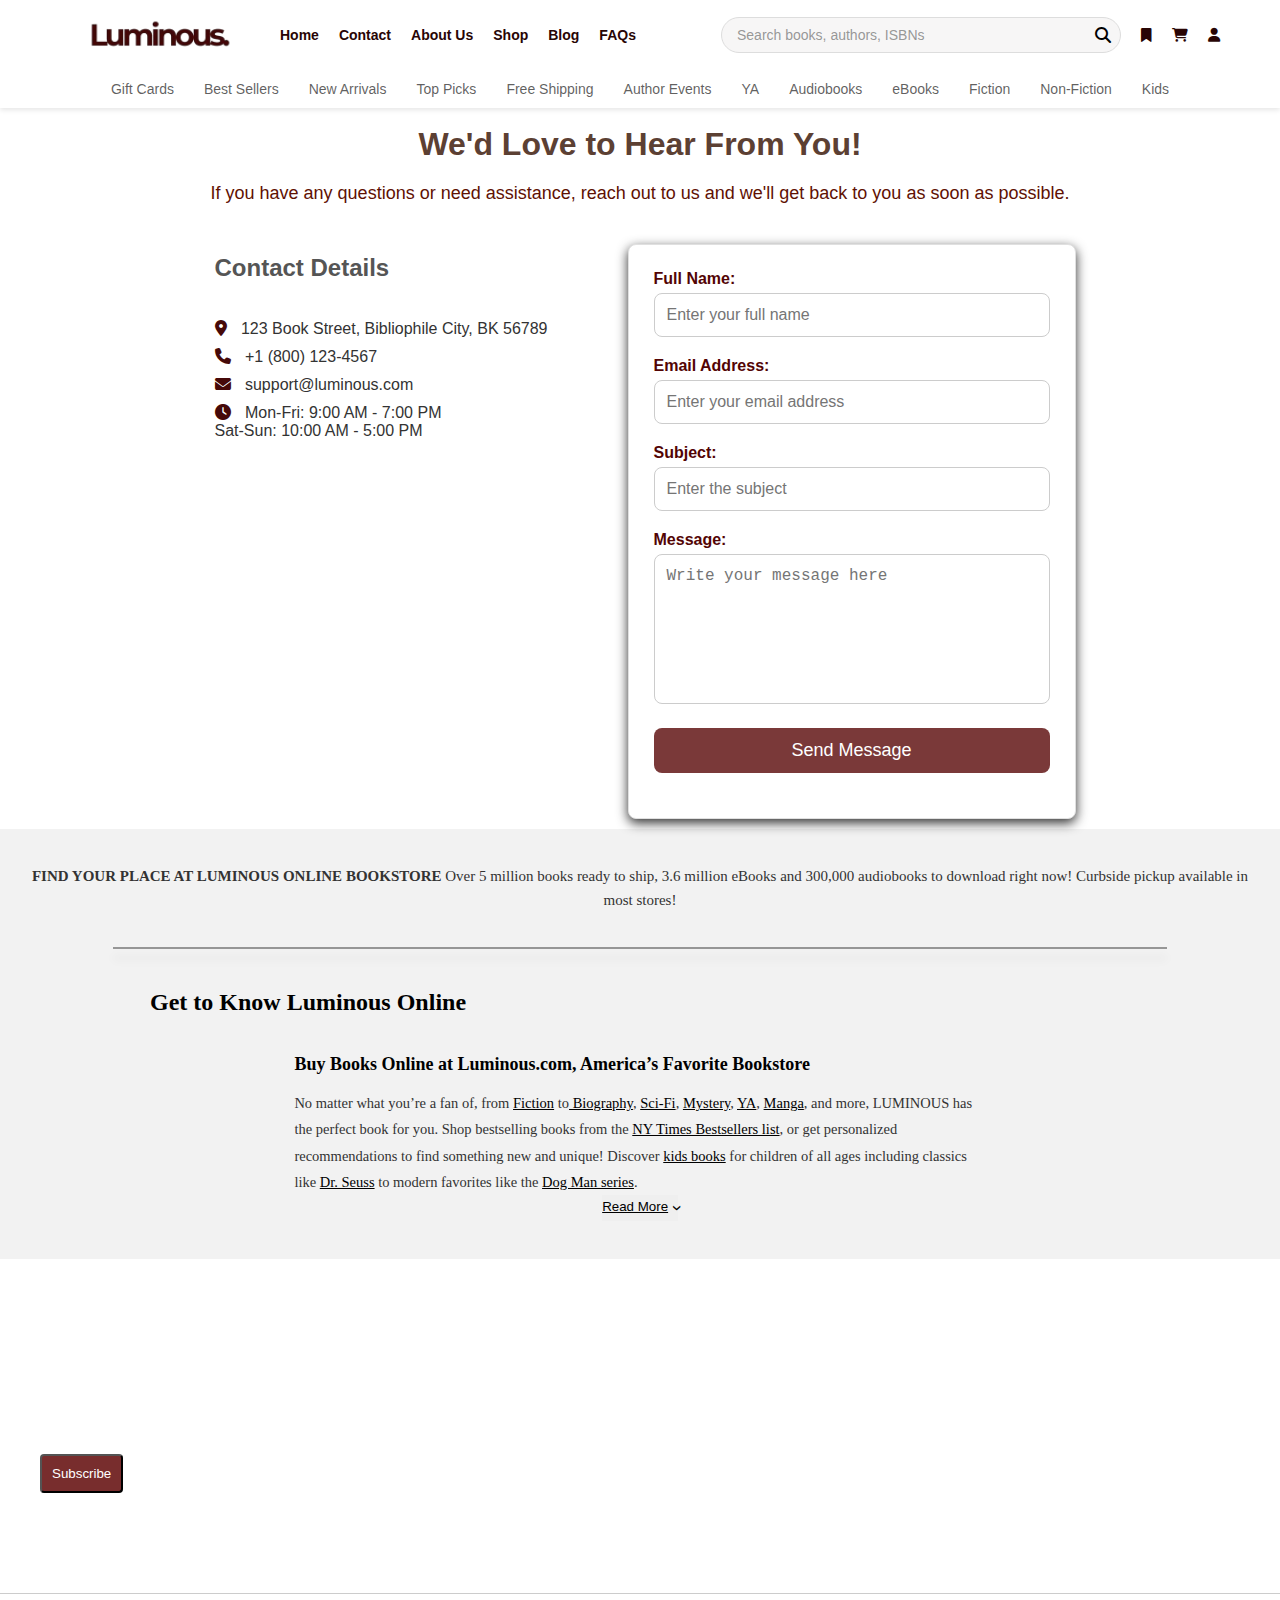
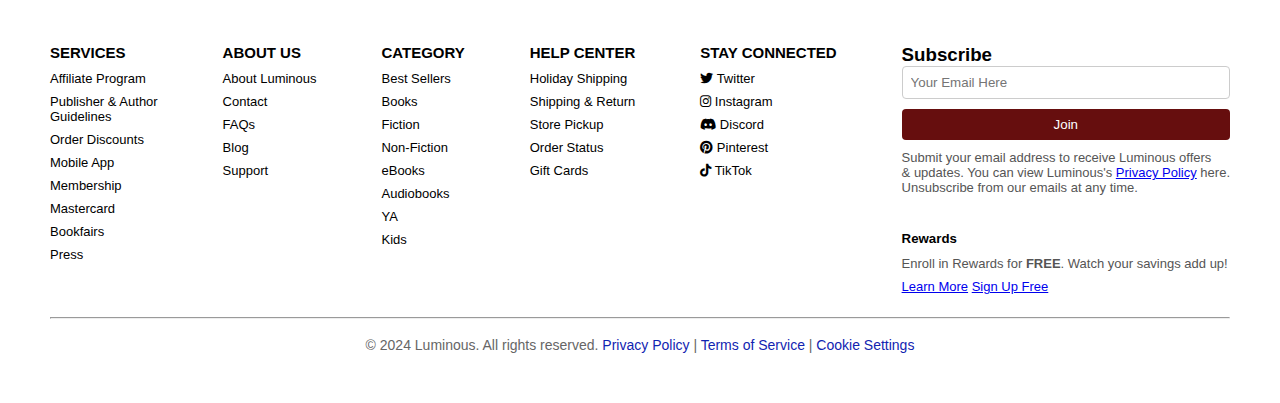
==== commit 58043950: "Fixed issue with pulling changes by retrieving the latest updates from the remote repository, resolv" ====
--- a/contact.html
+++ b/contact.html
@@ -1,31 +1,43 @@
-<<<<<<< HEAD
 <!DOCTYPE html>
 <html lang="en">
 <head>
     <meta charset="UTF-8">
     <meta name="viewport" content="width=device-width, initial-scale=1.0">
-    <title>Beta Home Version</title>
+    <title>Contact Us</title>
     <link rel="stylesheet" href="page.css">
     <link rel="stylesheet" href="https://cdnjs.cloudflare.com/ajax/libs/font-awesome/6.5.2/css/all.min.css">
     
 </head>
+
 <body>
-    <header>
-        <div class="logo">
-            <img src="./Logo/7-removebg-preview.png">
-        </div>
-        <div class="header-search">
-            <input type="search" id="header-search" placeholder="Search books, authors, ISBNs">
-            <i class="fas fa-search"></i>
-        </div>
-        <ul>
-            <li><a href="./home.html">Home</a></li>
-            <li><a href="./contact.html">Contact</a></li>
-            <li><a href="./home.html"><i class="fas fa-shopping-cart"></i>&nbsp;Shop</a></li>
-            <li><a href="./LogIn.html">Sign In</a></li>
-            <li><a href="./profile.html"><i class="fas fa-user"></i>&nbsp;My Account</a></li>
-        </ul>
-    </header>
+  <header>
+    <div class="logo">
+        <img src="./Logo/7-removebg-preview.png">
+    </div>
+    <ul>
+      <li><a href="./home.html">Home</a></li>
+      <li><a href="./contact.html">Contact</a></li>
+      <li><a href="./home.html">About Us</a></li>
+      <li><a href="./home.html">Shop</a></li>
+      <li><a href="./home.html">Blog</a></li>
+      <li><a href="./home.html">FAQs</a></li>
+
+    </ul>
+    <div class="header-search">
+      <input type="search" id="header-search" placeholder="Search books, authors, ISBNs">
+      <i class="fas fa-search"></i>
+  </div>
+  <ul> 
+    <li><a href="./profile.html"><i class="fa fa-bookmark"></i></a></li>
+    <li><a href="./home.html"><i class="fas fa-shopping-cart"></i></a></li>
+    <li><a href="./profile.html"><i class="fas fa-user"></i></a></li>
+  </ul>
+ 
+
+</header>
+
+
+
     <div class="genre-container">
       <nav class="genre-bar">
           <ul>
@@ -196,202 +208,3 @@
           <script src="script.js"></script>
   </body>
   </html>
-=======
-<!DOCTYPE html>
-<html lang="en">
-<head>
-    <meta charset="UTF-8">
-    <meta name="viewport" content="width=device-width, initial-scale=1.0">
-    <title>Beta Home Version</title>
-    <link rel="stylesheet" href="page.css">
-    <link rel="stylesheet" href="https://cdnjs.cloudflare.com/ajax/libs/font-awesome/6.5.2/css/all.min.css">
-    
-</head>
-<body>
-    <header>
-        <div class="logo">
-            <img src="./Logo/7-removebg-preview.png">
-        </div>
-        <div class="header-search">
-            <input type="search" id="header-search" placeholder="Search books, authors, ISBNs">
-            <i class="fas fa-search"></i>
-        </div>
-        <ul>
-            <li><a href="./home.html">Home</a></li>
-            <li><a href="./contact.html">Contact</a></li>
-            <li><a href="./home.html"><i class="fas fa-shopping-cart"></i>&nbsp;Shop</a></li>
-            <li><a href="./LogIn.html">Sign In</a></li>
-            <li><a href="./profile.html"><i class="fas fa-user"></i>&nbsp;My Account</a></li>
-        </ul>
-    </header>
-    <div class="genre-container">
-      <nav class="genre-bar">
-          <ul>
-            <li><a href="#romance">Gift Cards</a></li>
-            <li><a href="#romance">Best Sellers</a></li>
-            <li><a href="#romance">New Arrivals</a></li>
-            <li><a href="#romance">Top Picks</a></li>
-            <li><a href="#romance">Free Shipping</a></li>
-            <li><a href="#non-fiction">Author Events</a></li>
-            <li><a href="#romance">YA</a></li>
-            <li><a href="#mystery">Audiobooks</a></li>
-            <li><a href="#fantasy">eBooks</a></li>
-            <li><a href="#sci-fi">Fiction</a></li>
-            <li><a href="#non-fiction">Non-Fiction</a></li>
-            <li><a href="#non-fiction">Kids</a></li>
-          </ul>
-        </nav>
-      </div>
- <br>
-
- <div class="texti2">
-    <h1>We'd Love to Hear From You!</h1>
-    <p class="subtitle">If you have any questions or need assistance, reach out to us and we'll get back to you as soon as possible.</p>
-   </div>
-   <div class="container">
-    <div class="contact-details">
-      <h2>Contact Details</h2><br>
-      <p><i class="fas fa-map-marker-alt"></i> 123 Book Street, Bibliophile City, BK 56789</p>
-      <p><i class="fas fa-phone"></i> +1 (800) 123-4567</p>
-      <p><i class="fas fa-envelope"></i> support@luminous.com</p>
-      <p><i class="fas fa-clock"></i> Mon-Fri: 9:00 AM - 7:00 PM <br> Sat-Sun: 10:00 AM - 5:00 PM</p>
-    </div>
-    <div class="contact-container">
-      <form action="#" method="post">
-          <label for="name">Full Name:</label>
-          <input type="text" id="name" name="name" placeholder="Enter your full name" required>
-  
-          <label for="email">Email Address:</label>
-          <input type="email" id="email" name="email" placeholder="Enter your email address" required>
-  
-          <label for="subject">Subject:</label>
-          <input type="text" id="subject" name="subject" placeholder="Enter the subject" required>
-  
-          <label for="message">Message:</label>
-          <textarea id="message" name="message" placeholder="Write your message here" required></textarea>
-  
-          <button type="submit" onclick="validateForm()">Send Message</button>
-      </form>
-  </div>
-   </div>
-  
-
-
-    <div class="line">
-        <p><b>FIND YOUR PLACE AT LUMINOUS ONLINE BOOKSTORE</b>
-          Over 5 million books ready to ship, 3.6 million eBooks and 300,000 audiobooks to download right now! Curbside pickup available in most stores!</p>
-        <hr>
-       </div>
-
-       <div class="another-part">
-        <div class="about-us-small-part">
-          <h2>Get to Know Luminous Online</h2>
-        </div>
-       </div>
-
-        <div class="extra-part">
-        <div class="about-us-extra-part">
-          <h4>Buy Books Online at Luminous.com, America’s Favorite Bookstore</h4>
-          <p>No matter what you’re a fan of, from <a href="#">Fiction</a> to<a href="#"> Biography</a>, <a href="">Sci-Fi</a>, <a href="">Mystery</a>, <a href="">YA</a>, <a href="">Manga</a>, and more, 
-            LUMINOUS has the perfect book for you. Shop bestselling books from the <a href="#">NY Times Bestsellers list</a>, 
-            or get personalized recommendations to find something new and unique! Discover <a href="">kids books</a> for children of all ages 
-            including classics like <a href="#">Dr. Seuss</a> to modern favorites like the <a href="#">Dog Man series</a>.</p>
-            <button><a href="#">Read More</a> <span style="display: inline-block; transform: rotate(90deg); font-size: 18px; padding: 0 0 5px;">›</span>
-            </button>
-          </div>
-        </div>
-
-    <div class="community">
-        <h1 class="sentence1"> Join Our Book Lover Community</h1>
-        <p class="sentence">Stay updated with the latest releases, exclusive offers, and book recommendations tailored for you!</p>
-        <div class="buttons">
-          <button class="subscribe">Subscribe</button>
-          <button class="learn-more">Learn More</button>
-        </div>
-      </div>
-  
-        <footer>
-          <div class="footer-container">
-            <div class="footer-section-links">
-              <h3>SERVICES</h3>
-                <ul>
-                  <li><a href="./home.html"> Affiliate Program</a></li>
-                  <li><a href="./home.html">Publisher & Author <br>
-                    Guidelines</a></li>
-                  <li><a href="./home.html">Order Discounts</a></li>
-                  <li><a href="./home.html">Mobile App</a></li>
-                  <li><a href="./home.html">Membership</a></li>
-                  <li><a href="./home.html">Mastercard</a></li>
-                  <li><a href="./home.html">Bookfairs</a></li>
-                  <li><a href="./home.html">Press</a></li>
-                </ul>
-            </div>
-            <div class="footer-section-links">
-              <h3>ABOUT US</h3>
-                <ul>
-                  <li><a href="./home.html">About Luminous</a></li>
-                  <li><a href="./home.html">Contact</a></li>
-                  <li><a href="./home.html">FAQs</a></li>
-                  <li><a href="./home.html">Blog</a></li>
-                  <li><a href="./home.html">Support</a></li>
-                </ul>
-            </div>
-            <div class="footer-section-links">
-              <h3>CATEGORY</h3>
-                <ul>
-                  <li><a href="./home.html">Best Sellers</a></li>
-                  <li><a href="./home.html">Books</a></li>
-                  <li><a href="./home.html">Fiction</a></li>
-                  <li><a href="./home.html">Non-Fiction</a></li>
-                  <li><a href="./home.html">eBooks</a></li>
-                  <li><a href="./home.html">Audiobooks</a></li>
-                  <li><a href="./home.html">YA</a></li>
-                  <li><a href="./home.html">Kids</a></li>
-                </ul>
-            </div>
-            <div class="footer-section-links">
-              <h3>HELP CENTER</h3>
-                <ul>
-                  <li><a href="./home.html">Holiday Shipping</a></li>
-                  <li><a href="./home.html">Shipping & Return</a></li>
-                  <li><a href="./home.html">Store Pickup</a></li>
-                  <li><a href="./home.html">Order Status</a></li>
-                  <li><a href="./home.html">Gift Cards</a></li>
-                </ul>
-            </div>
-            <div class="footer-section-links">
-              <h3>STAY CONNECTED</h3>
-                <ul>
-                  <li><a href="./home.html"><i class="fab fa-twitter"></i> Twitter</a></li>
-                  <li><a href="./home.html"><i class="fab fa-instagram"></i> Instagram</a></li>
-                  <li><a href="./home.html"><i class="fab fa-discord"></i> Discord</a></li>
-                  <li><a href="./home.html"><i class="fab fa-pinterest"></i> Pinterest</a></li>
-                  <li><a href="./home.html"><i class="fab fa-tiktok"></i> TikTok</a></li>
-                </ul>
-            </div>
-            <div class="footer-section-subscribe">
-              <h3>Subscribe</h3>
-              <form>
-                <input type="email" placeholder="Your Email Here">
-                <button type="submit"> Join </button>
-              </form>
-              <p>Submit your email address to receive Luminous offers <br> & updates.
-                You can view Luminous's <a href="#">Privacy Policy</a> here. <br>Unsubscribe from our emails at any time.</p> <br>
-                <h5>Rewards</h5>
-                <p>Enroll in Rewards for <b>FREE</b>. Watch your savings add up!</p>
-                <p><a href="#">Learn More</a>   <a href="#">Sign Up Free</a></p>
-            </div>
-          </div>
-          <hr>
-          <br>
-          <div class="footer-bottom-section">
-            <p>© 2024 Luminous. All rights reserved. <a href="#">Privacy Policy</a> | <a href="#">Terms of Service</a> | <a href="#">Cookie Settings</a></p>
-          </div>
-        </footer>
-  
-  
-  
-          <script src="script.js"></script>
-  </body>
-  </html>
->>>>>>> 62ce0e326fe7a072c4f7b01d734e01e0779b3922
--- a/page.css
+++ b/page.css
@@ -1,4 +1,3 @@
-<<<<<<< HEAD
 *{
     box-sizing: border-box;
     margin: 0;
@@ -21,7 +20,7 @@
     justify-content: space-between;
     align-items: center;
     height: 70px;
-    padding: 0 50px;
+    padding: 0 60px;
     background-color: rgb(255, 255, 255);
     z-index: 1000;
 }
@@ -30,7 +29,8 @@
     position: relative;
     display: flex;
     align-items: center;
-    margin-left: 20px;
+    margin-left: auto;
+    gap: 20px;
 }
 
 .header-search input {
@@ -81,12 +81,10 @@
 }
 
 header ul{
+    margin-left: 20px;
     display: flex;
-    justify-content: center;
-    align-items: center;
-    gap: 30px;
+    gap: 20px;
     list-style: none;
-    margin-left: auto;
 }
 
 header li a{
@@ -99,7 +97,7 @@
 header li a:hover {
     border-radius: 20px;
     color: #000000;
-    border-bottom:  0.1em solid #f9aa18;
+    border-bottom:  0.1em solid #3d87dd;
 }
 
 .genre-container{
@@ -130,7 +128,7 @@
   }
   
   .genre-bar ul li a:hover {
-    color: #e5a329; 
+    color: #3d87dd; 
     text-decoration: none;
   }
 
@@ -1196,1202 +1194,3 @@
   width: 100%;
   border-radius: 10px;
 }
-=======
-*{
-    box-sizing: border-box;
-    margin: 0;
-    padding: 0;
-
-
-}
-
-body{
-  font-family:Verdana, Geneva, Tahoma, sans-serif;
-  padding-top: 70px;
-
-}
-header{
-    width: 100%;
-    position: fixed;
-    top: 0;
-    left: 0;
-    display: flex;
-    justify-content: space-between;
-    align-items: center;
-    height: 70px;
-    padding: 0 50px;
-    background-color: rgb(255, 255, 255);
-    z-index: 1000;
-}
-
-.header-search {
-    position: relative;
-    display: flex;
-    align-items: center;
-    margin-left: 20px;
-}
-
-.header-search input {
-    background-color: #f7f6f6;
-    border: 1px solid #ddd;
-    border-radius: 20px;
-    padding: 8px 15px;
-    font-size: 16px;
-    width: 400px;
-    transition: all 0.3s ease;
-}
-
-.header-search input:focus {
-    border-color: #e5a329;
-    outline: none;
-    box-shadow: 0 4px 8px rgba(0, 0, 0, 0.2);
-}
-
-.header-search input::placeholder {
-  font-size: 14px;
-    color: #666666ab;
-}
-
-.header-search input:not(:placeholder-shown) + i {
-  opacity: 0;
-  pointer-events: none; 
-}
-.header-search i{
-    position: absolute;
-    cursor: pointer;
-    pointer-events: none;
-    right: 10px;
-}
-
-.header-search input:hover {
-    box-shadow: 0 4px 8px rgba(0, 0, 0, 0.1);
-}
-
-
-.logo {
-  display: flex;
-  align-items: center;
-  gap: 10px;
-}
-
-.logo img{
-    max-width: 200px;
-}
-
-header ul{
-    display: flex;
-    justify-content: center;
-    align-items: center;
-    gap: 30px;
-    list-style: none;
-    margin-left: auto;
-}
-
-header li a{
-    text-decoration:none;
-    color: rgb(40, 5, 5);
-    font-weight: bold;
-    font-size: 14px;
-    transition: color 0.3s ease;
-}
-header li a:hover {
-    border-radius: 20px;
-    color: #000000;
-    border-bottom:  0.1em solid #f9aa18;
-}
-
-.genre-container{
-    position: relative;
-}
-
-.genre-bar {
-    background-color: #ffffff; 
-    padding: 10px 0;
-    text-align: center;
-    box-shadow: 0 2px 5px rgba(0, 0, 0, 0.1);
-  }
-  
-  .genre-bar ul {
-    list-style: none;
-    display: flex;
-    justify-content: center;
-    gap: 30px;
-    padding: 0;
-    margin: 0;
-  }
-  
-  .genre-bar ul li a {
-    font-size: 14px;
-    text-decoration: none;
-    color: #3d3c3ccf; 
-    transition: color 0.2s ease;
-  }
-  
-  .genre-bar ul li a:hover {
-    color: #e5a329; 
-    text-decoration: none;
-  }
-
-.carousel-container {
-    position: relative;
-    width: 100%;
-    max-width: 100%; 
-    height: 350px; 
-    overflow: hidden; 
-    margin: auto;
-  }
-
-  .carousel {
-    display: flex; 
-    transition: transform 0.7s ease-in-out;
-    height: 100%; 
-  }
-
- 
-.slide {
-    flex: 0 0 100%; 
-    height: 100%;
-  }
-  
-  .slide img {
-    width: 100%; 
-    height: 100%;
-    object-fit: cover;
-  }
-
-  button.prev, button.next {
-    position: absolute;
-    top: 50%;
-    transform: translateY(-50%);
-    background-color: rgba(0, 0, 0, 0.5);
-    color: white;
-    border: none;
-    padding: 10px 15px;
-    cursor: pointer;
-    z-index: 10;
-  }
-  
-  button.prev {
-    left: 10px;
-  }
-  
-  button.next {
-    right: 10px;
-  }
-  
-  button.next:hover {
-    background-color: rgba(0, 0, 0, 0.8);
-  }
-  button.prev:hover {
-    background-color: rgba(0, 0, 0, 0.8);
-  }
-
-  .caption a{
-    position: absolute;
-    bottom: 20px;
-    left: 400px;
-    color: white;
-    background: rgba(115, 44, 44, 0.6);
-    padding: 5px 10px;
-    border-radius: 5px;
-    font-size: 18px;
-    font-weight: bold;
-  }
-
-
-@media (max-width: 768px) {
-  header {
-    flex-direction: column;
-    height: auto;
-    padding: 10px ;
-       }
-
-
-       header ul {
-        justify-content: flex-end; 
-    }
-
-    
-    header li:nth-child(1), 
-    header li:nth-child(2), 
-    header li:nth-child(3),
-    header li:nth-child(4) { 
-        display: none;
-    }
-
-
-    header li:nth-child(5),
-    header li:nth-child(6) {
-        display: inline-block;
-    }
-    
-    .header-search {
-    display: none;    
-  }
-    .header-search input {
-      width: 100%;
-    }
-
-    .genre-bar {
-      display: none;
-    }
-
-    
-  .carousel-container {
-     display: none;
-       }
-       .ads-section {
-        height: 300px;
-        width: 100%;
-               }
-
-               .ads-section img {
-                height: 200px;
-               }
-
-            
-    }
-
-    .news-section {
-    background-color: rgba(192, 192, 192, 0.212);
-}
-
-.news-title {
-    margin-left: 115px;
-    padding: 10px;
-    color: #333;
-}
-.scroll-container {
-    position: relative;
-    display: flex;
-    align-items: center;
-    padding: 0 100px 50px;
-}
-
-.news-section button {
-  float: right;
-  padding: 0 10px;
-  border: none;
-  font-size: 15px;
-}
-
-.horizontal-scroll {
-    display: flex;
-    overflow-y: hidden;
-    gap: 20px;
-    width: 100%; 
-}
-
-.scroll-left, .scroll-right {
-    background-color: #ffffff;
-    color: rgb(0, 0, 0);
-    border: none;
-    cursor: pointer;
-    padding: 30px;
-    border-radius: 100px;
-    z-index: 10;
-}
-
-.scroll-left {
-    left: 0;
-}
-
-.scroll-right {
-    right: 0;
-}
-
-.book-item {
-    text-align: center;
-    flex-shrink: 0;
-    overflow: hidden;
-    transition: transform 0.5s; 
-}
-
-.book-item p{
-  font-size: 13px;
-  text-align: center;
-  color: #000;
-  }
-
-.book-item img:hover {
-    transform: scale(1.03); 
-}
-
-.book-item img {
-  transition: transform 0.5s; 
-
-    height: 230px;
-    width: 150px;
-}
-
-.shop-img-scroll-down{
-     text-align: center;
-     padding-top: 50px;
-     margin-bottom: -30px;
-}
-.shop-img-scroll-down img{
-    width: 150px;
-}
-
-@media (max-width: 768px) {
-  .scroll-container {
-      padding: 0 20px 30px;
-  }
-
-  .horizontal-scroll {
-      gap: 10px;
-  }
-
-  .book-item img {
-      height: 200px;
-      width: 120px;
-  }
-
-  .news-title {
-    margin-left: 36px;
-    padding: 10px;
-    color: #333;
-     }
-}
-
-/* ads section -------------------------------------------------------------------------------------------------------------------*/
-
-.ads-section,.ads-section1 {
-  background-color:  rgba(192, 192, 192, 0.212);
-  padding: 15px;
-  text-align: center;
-}
-.ads-section img{
-  height: 230px;
-  width: 90%;
-}
-
-.ads-section h2 {
-  text-align: left;
-}
-
-
-
-/* Book shop ------------------------------------------------------------------------------------------------------------------- */ 
-.product-container {
-    background-color: rgba(192, 192, 192, 0.212);
-    display: grid;
-    grid-template-columns: repeat(auto-fill, minmax(150px, 1fr));
-    gap: 15px;
-    padding: 1px 125px 40px;
-  }
-
-  @media (max-width: 768px) {
-    .product-container {
-        grid-template-columns: repeat(2, 1fr);
-        padding: 1px 10px;
-    }
-    .browse {
-      background-color: rgba(192, 192, 192, 0.212);
-      text-align: center;
-      padding: 0 0 100px;
-    }
-  
-    .browse a {
-      color: #611915;
-      padding: 10px;
-      text-decoration: none;
-      transition: color 0.3s ease;
-      border: 1px solid transparent;
-      box-shadow: 0 4px 8px rgba(0, 0, 0, 0.1);
-  
-  
-    }
-}
-  
-  .product-card {
-    position: relative;
-    border-radius: 8px;
-    padding: 10px;
-    text-align: center;
-    transition: box-shadow 0.3s ease;
-  }
-  
-  .product-card:hover {
-    box-shadow: 0 1px 4px rgba(0, 0, 0, 0.2);
-  }
-  
-  .product-tag {
-    position: absolute;
-    top: 8px;
-    left: 8px;
-    background-color: rgb(8, 66, 11);
-    color: white;
-    padding: 2px 8px;
-    font-size: 12px;
-    font-weight: bold;
-    border-radius: 4px;
-  }
-  
-  .product-discount {
-    position: absolute;
-    top: 8px;
-    right: 8px;
-    background-color: #ff4d4d;
-    color: white;
-    padding: 2px 4px;
-    font-size: 14px;
-    font-weight: bold;
-    border-radius: 4px;
-  }
-  
-  .product-image {
-    width: 100%;
-    height: auto;
-    max-height: 500px;
-    object-fit: cover;
-    
-  }
-  
-  .product-title {
-    font-size: 14px;
-    font-weight: bold;
-    margin: 6px 0;
-    max-height: 40px;
-    overflow: hidden;
-    text-overflow: ellipsis;
-    white-space: nowrap;
-  }
-  
-  .author-name {
-    font-size: 12px;
-    margin-top: -6px;
-    margin-bottom: 5px;
-  }
-  
-  .product-price {
-    padding: 5px;
-    font-size: 16px;
-    color: #333;
-  }
-  
-  .original-price {
-    font-size: 12px;
-    color: #888;
-    text-decoration: line-through;
-  }
-  
-  .add-to-cart {
-    border: 1px solid black;
-    padding: 5px 10px;
-    border-radius: 4px;
-    font-size: 14px;
-    cursor: pointer;
-    color: rgb(36, 3, 3);
-
-  }
-
-  .browse-pages {
-    background-color: rgba(192, 192, 192, 0.212);
-    text-align: center;
-    padding: 0 0 100px;
-  }
-
-
-  .browse {
-    background-color: rgba(255, 255, 255, 0.212);
-    display: inline-flex;
-    }
-
-  .browse a {
-    color: #611915;
-    padding: 7px 20px;
-    text-decoration: none;
-    transition: color 0.3s ease;
-    border: 1px solid transparent;
-    box-shadow: 0 4px 8px rgba(0, 0, 0, 0.1);
-
-
-  }
-
-  .browse a:hover {
-    border: 1px solid rgba(0, 0, 0, 0.29);
-
-  }
-
-  .member {
-    border: none;
-    padding: 10px;
-    border-radius: 4px;
-    font-size: 14px;
-    cursor: pointer;
-    background-color: #195892;
-    color: white;
-
-  }
-
-  .membership-button {
-    background-color: rgba(192, 192, 192, 0.212);
-  }
-
-  button.browse a:hover {
-    background-color: transparent;
-    color: #000;
-    border: 1px solid #195892;
-
-  }
-
-  button.add-to-cart:hover{
-   background-color: #a47c0d94;
-   color: rgb(255, 255, 255);
-   border: 1px solid transparent
-
-}
-  
-  
-.favorite {
-    width: 15%;    
-    color: #ccc;  
-    border: none; 
-    background-color: transparent;
-    cursor: pointer;
-    transition: color 0.3s ease, border-color 0.3s ease;
-  }
-  
-  
-  .favorite.favorited {
-    color: red;  
-    border-color: red; 
-  }
-  
-
-  
-.favorite i {
-  font-size: 19px;
-  color: #ccc;  
-  transition: color 0.3s ease;
-}
-
-
-.favorite.favorited i {
-  color: rgb(31, 107, 8);  
-}
-
-
-
-/* author-collection section*/
-
-.books {
-  display: flex;
-  flex-wrap: wrap;
-  background-color: rgba(192, 192, 192, 0.212);
-  justify-content: center;
-
-}
-
-.text{
-    display: flex;
-    padding: 40px;
-    flex-direction: column;
-    justify-content: space-between;
-    height: 100%;
-    font-family: 'Playfair Display', serif;
-}
-
-.texto {
-  background-color: rgba(192, 192, 192, 0.212);
-  padding: 30px 135px 0;
-  font-size: 29px;
-}
-.texti, .subhead{
-  padding: 10px 0px;
-}
-
-.texti{
-  font-size: 15px;
-}
-
-.text button {
-  background-color: white;
-  border: 1px solid transparent;
-  box-shadow: 0 4px 8px rgba(0, 0, 0, 0.1);
-  padding: 4px 12px;
-  border-radius: 4px;
-  transition: all 0.3s ease;
-  cursor: pointer;
-  width: auto;
-  align-self: flex-start;
-}
-
-.text button:hover {
-  box-shadow: 0 4px 8px rgba(0, 0, 0, 0.1);
-  border: 1px solid rgb(58, 7, 7);
-  color: rgb(66, 14, 14);
-}
-
-.book-collection1 {
-  display: flex;
-  flex-direction: column;
-  max-width: 30%;
-  padding: 5px;
-  box-sizing: border-box;
-  position: relative;
-
-}
-.book-collection1 img{
-  border-radius: 200px;
-  padding: 15px 0;
-  width: 100%;
-  height: auto;
-  object-fit: cover;
-}
-
-.line {
-  text-align: center;
-  background-color: rgba(192, 192, 192, 0.212);
-  padding: 20px;
-  margin: 0 auto;
-}
-
-.line hr {
-  width: 85%;
-  margin: 20px auto;
-  border: 0;
-  box-shadow: 0 10px 10px rgba(0, 0, 0, 0.1);
-  border: 1px solid rgba(0, 0, 0, 0.38);
-}
-
-.line p {
-  font-size: 15px;
-  padding: 20px;
-  color: #333;
-  padding: 15px 0;
-  line-height: 1.6;
-  font-family: 'Playfair Display', serif;
-
-}
-
-/* ABOUT US part ------------------------------------------------------------------------------------------------------------------------------*/
-.another-part, .extra-part {
-  background-color: rgba(192, 192, 192, 0.212);
-  font-family: 'Playfair Display', serif;
-}
-
-.about-us-small-part {
-  width: 80%;
-  padding: 0 150px;
-}
-
-.about-us-small-part h3 {
-  text-transform: uppercase;
-  color: #000;
-}
-
-.about-us-extra-part {
-  width: 100%;
-  text-align: center;
-  padding: 3% 23%;
-}
-
-.about-us-extra-part h4 {
-  text-align: left;
-  font-size: 18px;
-  font-weight: bold;
-  color: #000;
-  margin-bottom: 15px;
-}
-
-.about-us-extra-part p {
-  text-align: left;
-  font-size: 14.5px;
-  color: #333;
-  line-height: 1.8;
-}
-
-.about-us-extra-part button {
-  cursor: pointer;
-  border: none;
-}
-
-.about-us-extra-part a {
-  color: #000;
-}
-
-.wide {
-  display: inline-block;
-  font-size: 11px;
-  letter-spacing: 3px;
-}
-
-@media (max-width: 768px) {
-  .line {
-      max-width: 100%;
-  }
-
-  .about-us-extra-part {
-      padding: 0 5%;
-  }
-}
-
-@media (max-width: 768px) {
-  .book-collection1 {
-    max-width: 100%; 
-    padding: 10px; 
-  }
-
-  .books {
-    flex-direction: column;
-    align-items: center; 
-  }
-
-  .texto {
-    padding: 40px 20px 1px; 
-    font-size: 24px; 
-  }
-
-  .icon-container {
-    display: none;
-  }
-}
-
-/* icon section*/
-
-.icon-container {
-  background-color: rgba(192, 192, 192, 0.212);
-  padding: 20px 10px;
-}
-.iconss {
-  text-align: center;
-}
-
-.iconss i{
-  color: #370808dd;
-  margin: 5px 30px;
-  font-size: 25px;
-  cursor: pointer;
-
-}
-
-.iconss i:hover {
-  color: rgb(190, 129, 32);
-  transition: all 0.3s ease;
-
-
-}
-
-/* community section*/
-
-.community {
-  background-image: url(https://st3.depositphotos.com/25371908/32587/i/450/depositphotos_325873958-stock-photo-public-library-book-store-blurred.jpg);
-  background-position: center;
-  background-size: contain;
-  height: auto;
-  padding: 100px 40px;
-  box-sizing: border-box;
-}
-.sentence,.sentence1 {
-  padding: 10px 0;
-  color: white;
-}
-
-.community button {
-    padding: 10px 10px;
-    border-radius: 4px;
-    cursor: pointer;
-  }
-
-
-.buttons {
-  display: inline-flex;
-  gap: 15px;
-  
-}
-
-
-.subscribe {
-  background-color: #782d2d;
-  color: white;
-}
-
-.subscribe:hover {
-  background-color: #000;
-}
-
-.learn-more {
-  background-color: transparent;
-  color: white;
-  border: 2px solid white;
-}
-
-.learn-more:hover {
-  background-color: rgba(255, 255, 255, 0.2);
-}
-
-.learn-more button {
-  background-color: transparent;
-}
-
-/* Footer section */
-footer {
-  background-color: white;
-  padding: 50px;
-  border-top: 1px solid #ccc;
-}
-
-.footer-container {
-  display: flex;
-  flex-wrap: wrap;
-  justify-content: space-between;
-  margin-bottom: 15px;
-}
-
-.footer-section-links {
-  font-size: 13px;
-}
-
-.footer-section-links h3 {
-  font-size: 15px;
-  margin-bottom: 10px;
-}
-
-.footer-section-links ul{
-  list-style: none;
-  padding: 0;
-}
-
-.footer-section-links ul li{
-  margin-bottom: 8px;
-}
-.footer-section-links ul li a {
-  text-decoration: none;
-  color: black;
-}
-
-.footer-section-links ul li a:hover {
-  color: #611915;
-  text-decoration: underline;
-}
-.footer-section-subscribe form {
-  display: flex;
-  flex-direction: column;
-  margin-bottom: 10px;
-}
-
-.footer-section-subscribe{
-  max-width: 40%;
-}
-
-.footer-section-subscribe h5 {
-  margin: 10px 0;
-}
-.footer-section-subscribe input {
-  padding: 8px;
-  margin-bottom: 10px;
-  border: 1px solid #ccc;
-  border-radius: 4px;
-}
-
-.footer-section-subscribe button {
-  padding: 8px;
-  background-color: #660e0e;
-  color: #fff;
-  border: none;
-  border-radius: 4px;
-  cursor: pointer;
-  }
-
-  .footer-section-subscribe button:hover {
-    background-color: #b74a4a;
-  }
-
-  .footer-section-subscribe p{
-    max-width: 100%;
-    font-size: 13px;
-    color: #555;
-    margin-bottom: 8px;
-  }
-
-  .footer-bottom-section {
-    text-align: center;
-    font-size: 14px;
-    color: #666;
-  }
-
-  .footer-bottom-section a{
-    text-decoration: none;
-    color: #1124b1;
-  }
-  .footer-bottom-section a:hover {
-    text-decoration: underline;
-  }
-
-/* Contact Form - Kanita*/
-
-.container {
-  display: flex;
-  justify-content: center;
-  width: 100%;
-  gap: 50px;
- 
-}
-.contact-container {
-   width: 35%;
-  margin: 10px;
-  padding: 25px;
-  background-color: #ffffff; 
-  box-shadow: 0 4px 12px rgba(0, 0, 0, 0.815);
-  border-radius: 8px;
-  border: 1px solid #e0e0e0;
-}
-.texti2 h1 {
-  text-align: center;
-  color: #5c4033; 
-  font-size: 32px;
-  margin-bottom: 20px;
-}
-p.subtitle {
-  text-align: center;
-  color: #5f1103; 
-  font-size: 18px;
-  margin-bottom: 30px;
-}
-.contact-container label {
-  font-weight: bold;
-  margin-bottom: 5px;
-  display: block;
-  color: #530404;
-}
-.contact-container input, 
-.contact-container textarea, 
-.contact-container button {
-  width: 100%;
-  padding: 12px;
-  margin-bottom: 20px;
-  border-radius: 8px;
-  font-size: 16px;
-  border: 1px solid #ccc;
-}
-.contact-container input:focus,
-.contact-container textarea:focus {
-  outline: none;
-  border-color: #15426d; 
-}
-.contact-container button {
-  background-color: #580606cb; 
-  color: #fff;
-  border: none;
-  cursor: pointer;
-  font-size: 18px;
-}
-.contact-container button:hover {
-  background-color: #357d99; 
-  transition: all 0.3s ease;
-
-}
-.contact-container textarea {
-  resize: none;
-  height: 150px;
-}
-
-.contact-details {
-  padding: 20px;
-  height: 10%;
-  border-radius: 8px;
-  background-color: #ffffff;
-}
-
-.contact-details h2 {
-  color: #555;
-  margin-bottom: 10px;
-}
-
-.contact-details p {
-  margin: 10px 0;
-  font-size: 16px;
-  color: #333;
-}
-
-.contact-details i {
-  color: #460909;
-  margin-right: 10px;
-}
-
-/* Profile page - Rina */
-
-
-.welcome-message {
-  text-align: center;
-  background-color: #f4f4f4;
-  padding: 20px;
-  margin-bottom: 20px;
-  border: 1px solid #ddd;
-  border-radius: 8px;
-}
-
-.welcome-message h1 {
-  font-size: 24px;
-  color: #7a1c1c;
-  margin: 0;
-}
-
-.welcome-message p {
-  font-size: 16px;
-  color: #555;
-  margin: 10px 0 0;
-}
-
-.profile-container {
-  display: flex;
-  margin: 100px;
-  gap: 20px;
-}
-
-.settings {
-  width: 30%;
-  padding: 20px;
-  box-shadow: 0 4px 6px rgba(0, 0, 0, 0.1);
-}
-
-.settings h2 {
-  text-align: center;
-  color: #000000;
-  margin-bottom: 20px;
-  padding: 10px;
-  border-bottom: 2px solid #000000;
-}
-
-.settings ul {
-  list-style: none;
-  padding: 0;
-}
-
-.settings li {
-  margin: 10px 0;
-}
-
-.settings a {
-  text-decoration: none;
-  color: #000000;
-  font-weight: bold;
-  padding: 5px 10px;
-  display: block;
-  border-radius: 5px;
-  transition: background-color 0.3s;
-}
-
-.settings a:hover {
-  color: rgb(82, 152, 199);
-}
-
-.sub-settings {
-  list-style: none;
-  margin: 5px 0 10px 20px;
-  padding: 0;
-}
-
-.sub-settings a {
-  font-size: 14px;
-  color: #807e7e;
-  padding: 2px 0;
-  display: block;
-}
-
-.delete {
-  color: #d32f2f;
-  font-weight: bold;
-}
-
-.delete:hover {
-  text-decoration: underline;
-}
-
-.profile-details {
-  background-color: rgba(158, 154, 154, 0.096);
-  flex: 1;
-  padding: 20px;
-  border-radius: 10px;
-  box-shadow: 0 4px 6px rgba(0, 0, 0, 0.1);
-}
-
-.profile-header {
-  display: flex;
-  align-items: center;
-  gap: 20px;
-  margin-bottom: 20px;
-}
-
-.profile-pic {
-  width: 100px;
-  height: 100px;
-  border-radius: 50%;
-  border: 3px solid #ffffff;
-}
-
-.info h2 {
-  margin: 0;
-  color: #000000;
-}
-
-.info p {
-  margin: 5px 0;
-}
-
-.edit-profile {
-  background-color: #3d7db1;
-  color: white;
-  border: none;
-  padding: 10px 15px;
-  border-radius: 5px;
-  cursor: pointer;
-  margin-top: 10px;
-}
-
-.purchase-history ul {
-  list-style: none;
-  padding: 0;
-}
-
-.purchase-history li {
-  margin: 10px 0;
-  padding: 7px;
-  background-color: #cccccc7c;
-  border-radius: 5px;
-  box-shadow: 0 2px 4px rgba(0, 0, 0, 0.1);
-}
-
-.purchase-history a {
-  text-decoration: none;
-  color: #000000;
-}
-
-.personal-stats {
-  margin-top: 20px;
-  font-size: 16px;
-}
-
-.personal-stats strong {
-  color: #225c6b;
-  font-weight: bold;
-}
-
-.favorites {
-  margin-top: 40px;
-  text-align: center;
-}
-
-.book-list {
-  display: flex;
-  justify-content: center;
-  gap: 15px;
-  margin-top: 10px;
-}
-
-.book-item2 {
-  background-color: #fff;
-  border: 1px solid #ddd;
-  border-radius: 10px;
-  padding: 10px;
-  width: 18%;
-  box-shadow: 0 4px 6px rgba(0, 0, 0, 0.1);
-}
-
-.book-item2 img {
-  width: 100%;
-  border-radius: 10px;
-}
->>>>>>> 62ce0e326fe7a072c4f7b01d734e01e0779b3922
